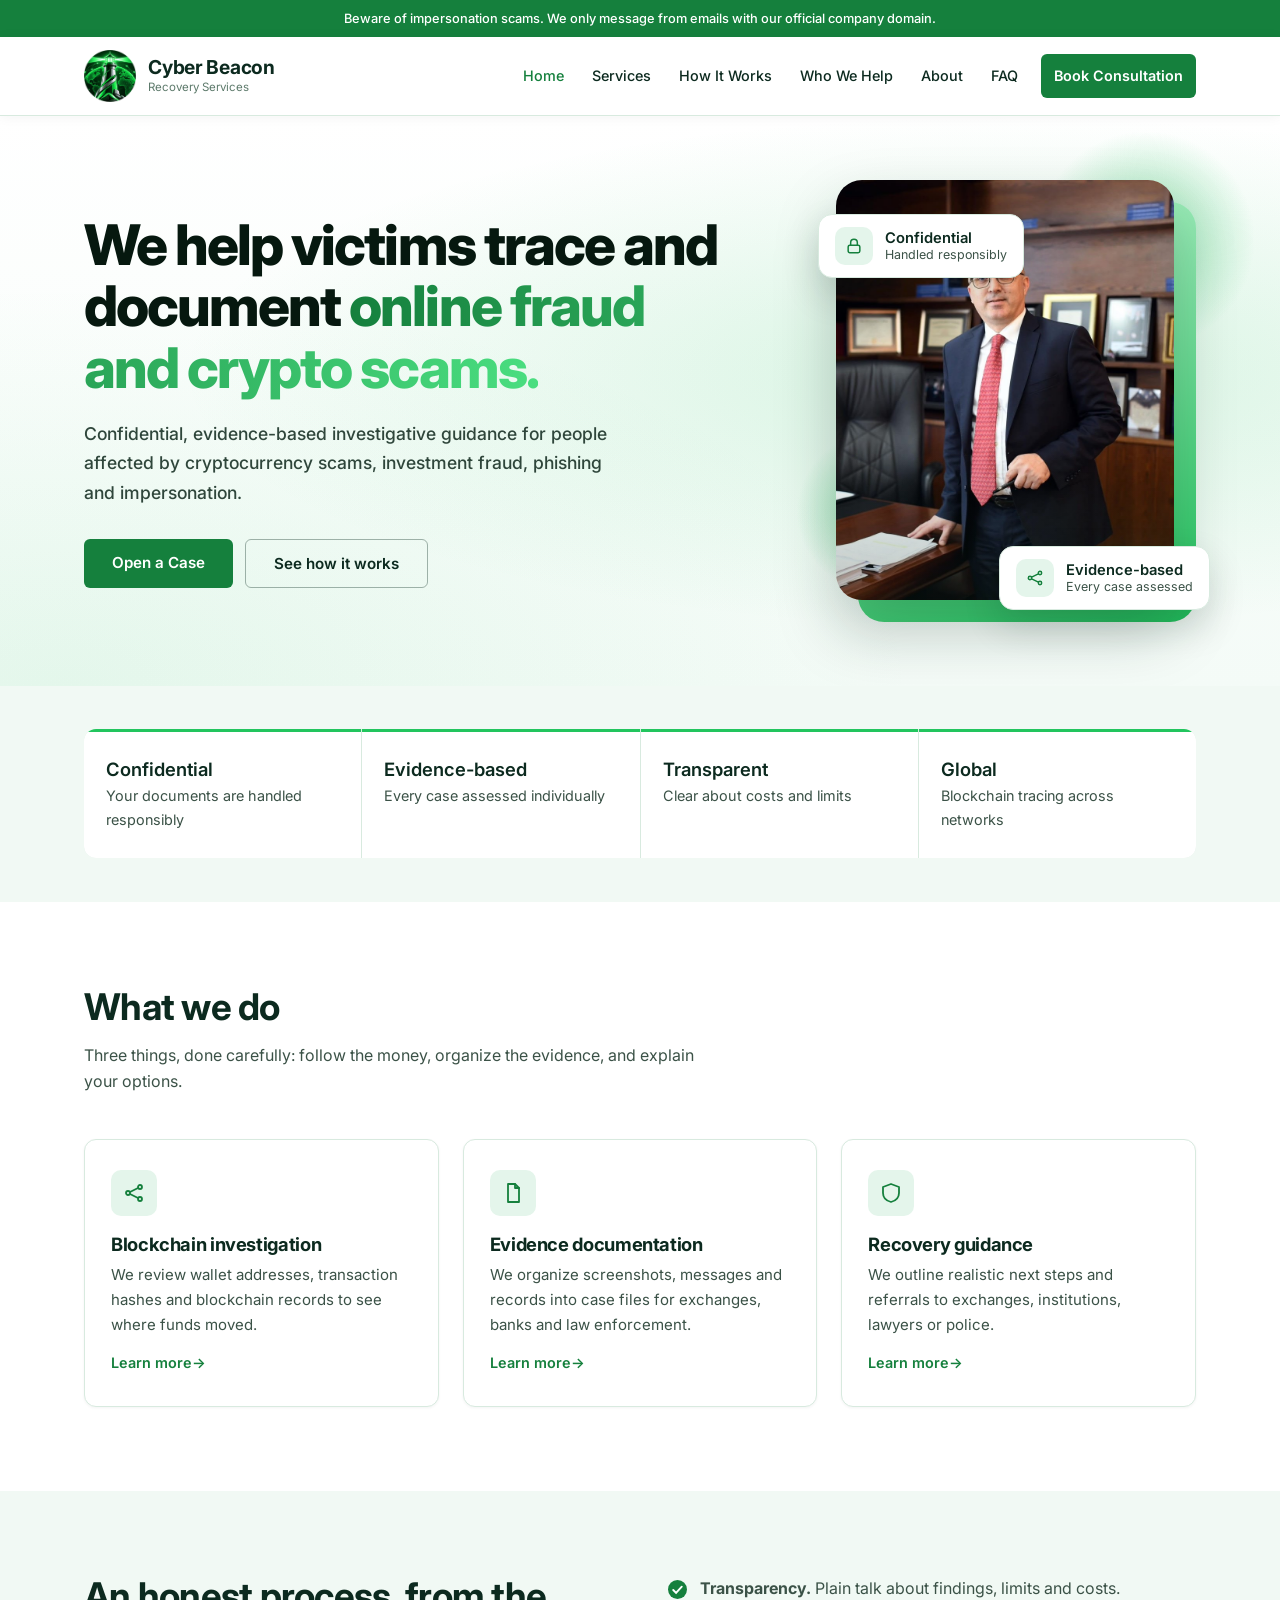
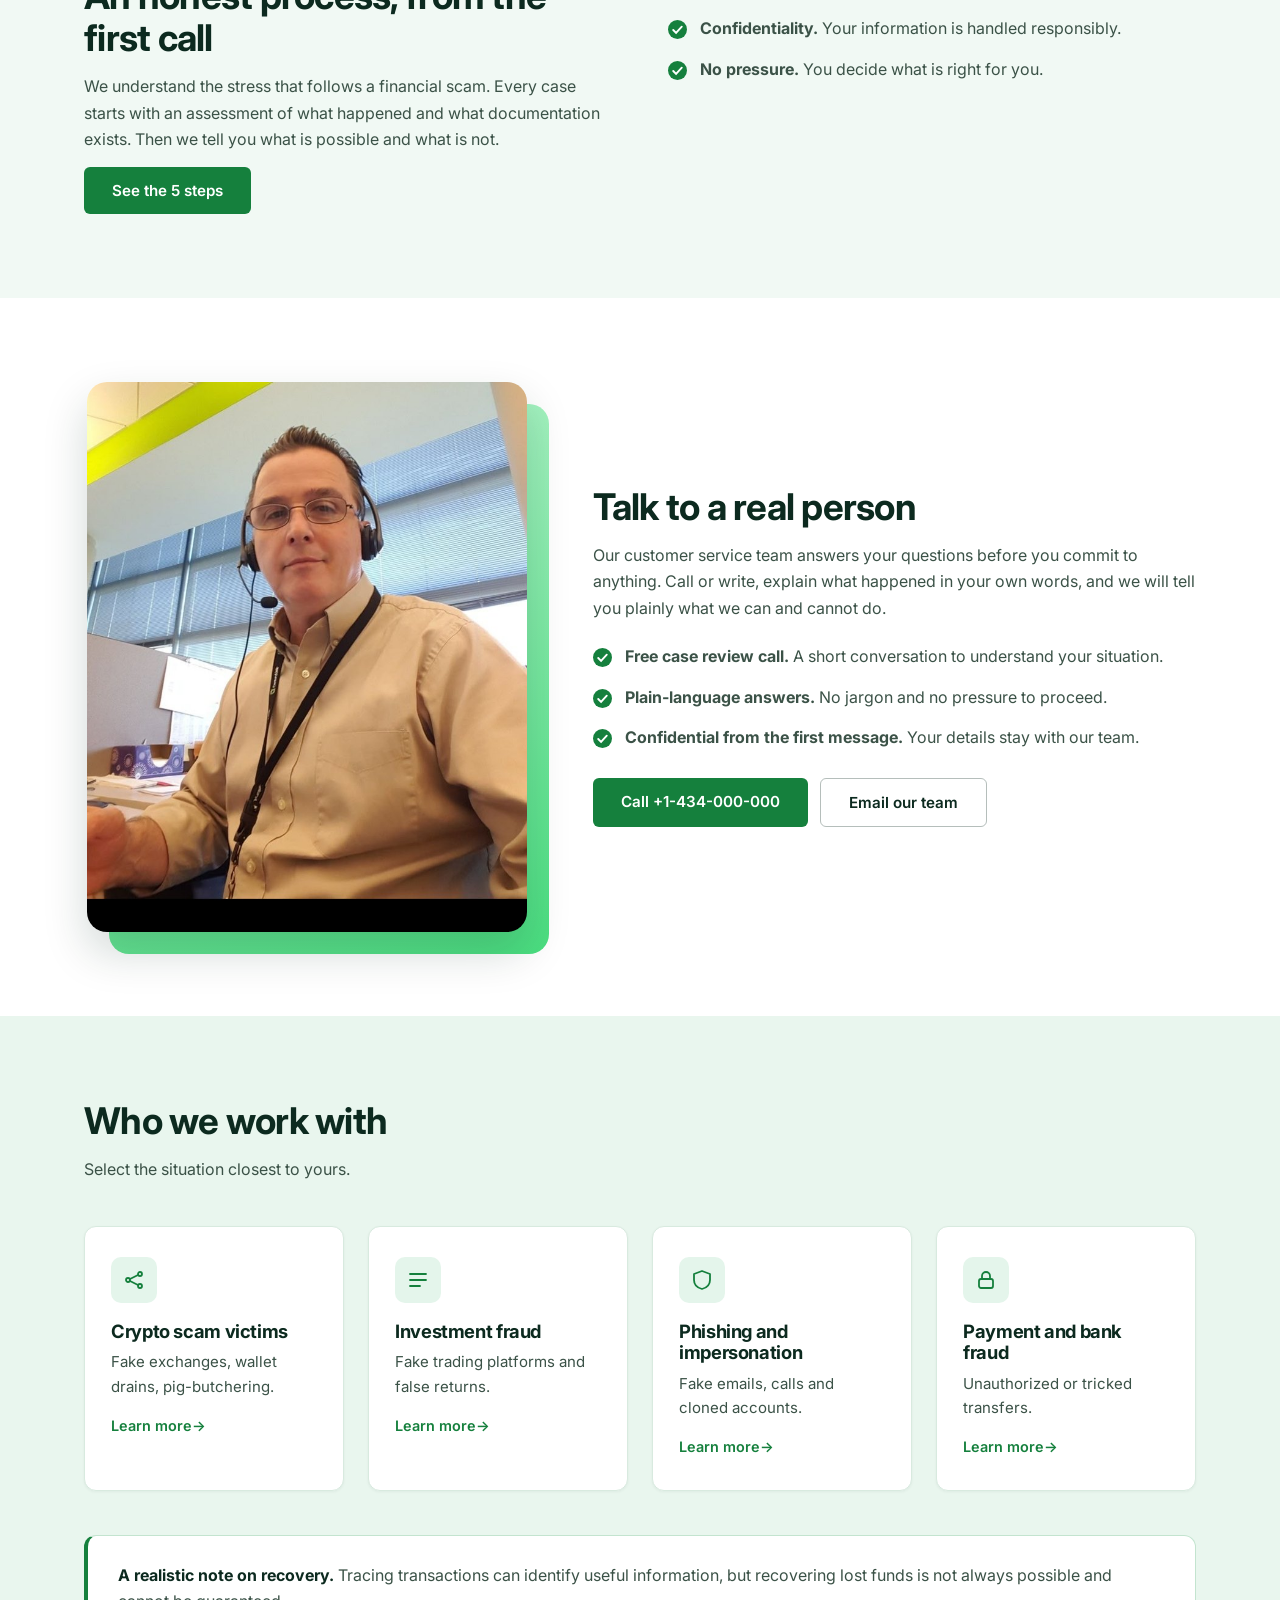
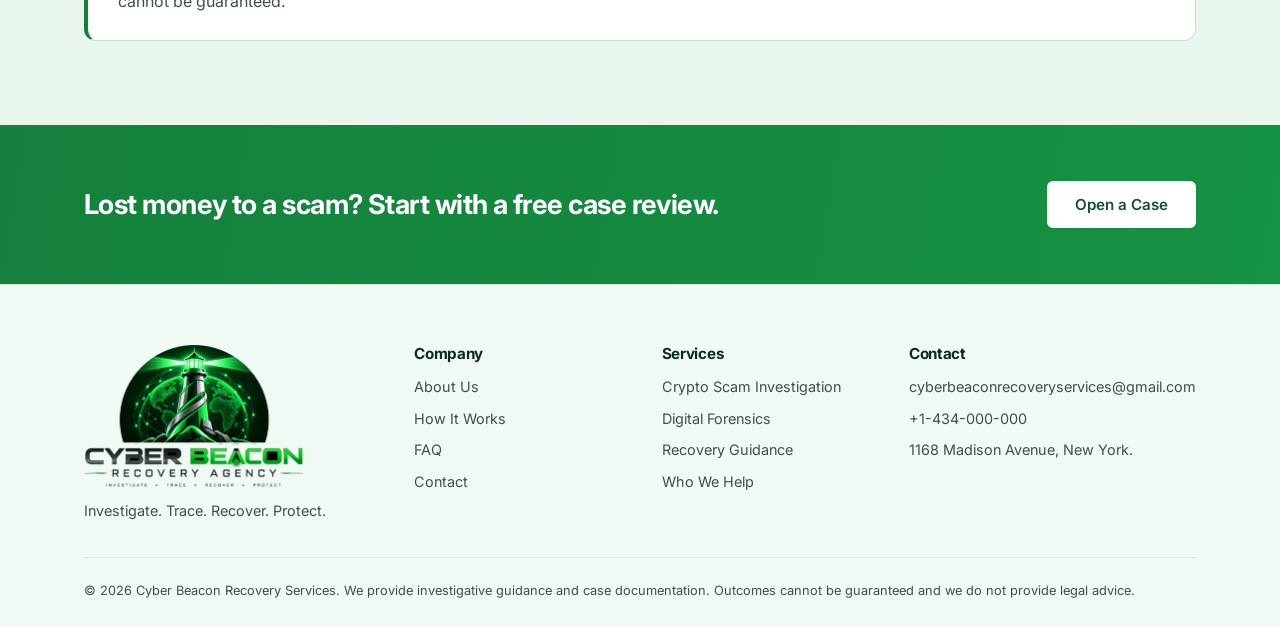
==== index.html @ cf7ffbc3 "Initial commit" ====
<!DOCTYPE html><html lang="en"><head><meta charset="UTF-8"><meta name="viewport" content="width=device-width, initial-scale=1">
<title>Cyber Beacon Recovery Services</title><meta name="description" content="Cyber Beacon Recovery Services provides investigative guidance for victims of online fraud, crypto scams, investment fraud and phishing.">
<link rel="preconnect" href="https://fonts.googleapis.com"><link rel="preconnect" href="https://fonts.gstatic.com" crossorigin>
<link href="https://fonts.googleapis.com/css2?family=Inter:wght@400;500;600;700;800&display=swap" rel="stylesheet">
<link rel="icon" href="images/logo-icon.png"><link rel="stylesheet" href="style.css"></head><body>
<div class="alert">Beware of impersonation scams. We only message from emails with our official company domain.</div>
<header><div class="wrap nav"><a class="brand" href="index.html"><img src="images/logo-icon.png" alt=""><span><b>Cyber Beacon</b><small>Recovery Services</small></span></a>
<nav aria-label="Main"><button class="burger" id="burger" aria-label="Open menu" aria-expanded="false"><span></span><span></span><span></span></button>
<ul id="menu"><li><a href="index.html" aria-current=page>Home</a></li><li><a href="services.html">Services</a></li><li><a href="how-it-works.html">How It Works</a></li><li><a href="who-we-help.html">Who We Help</a></li><li><a href="about.html">About</a></li><li><a href="faq.html">FAQ</a></li><li><a href="contact.html" class="cta">Book Consultation</a></li></ul></nav></div></header>
<main><section class="hero" style="padding:84px 0"><div class="wrap"><div><h1>We help victims trace and document <em>online fraud and crypto scams.</em></h1><p>Confidential, evidence-based investigative guidance for people affected by cryptocurrency scams, investment fraud, phishing and impersonation.</p><div class="acts"><a class="btn" href="contact.html">Open a Case</a><a class="btn ghost" href="how-it-works.html">See how it works</a></div></div><div class="hero-visual"><span class="orb o1"></span><span class="orb o2"></span><figure class="portrait"><img src="images/hero-portrait.png" alt="Professional in a dark suit standing at a desk in an office" width="1012" height="1080" fetchpriority="high"></figure><div class="float f1"><svg viewBox="0 0 24 24"><rect x="5" y="11" width="14" height="9" rx="2"/><path d="M8 11V8a4 4 0 018 0v3"/></svg><span><b>Confidential</b>Handled responsibly</span></div><div class="float f2"><svg viewBox="0 0 24 24"><circle cx="6" cy="12" r="2"/><circle cx="18" cy="6" r="2"/><circle cx="18" cy="18" r="2"/><path d="M8 11l8-4M8 13l8 4"/></svg><span><b>Evidence-based</b>Every case assessed</span></div></div></div></section><div class="alt" style="padding:44px 0"><div class="wrap"><div class="stats"><div><b>Confidential</b>Your documents are handled responsibly</div><div><b>Evidence-based</b>Every case assessed individually</div><div><b>Transparent</b>Clear about costs and limits</div><div><b>Global</b>Blockchain tracing across networks</div></div></div></div><section><div class="wrap"><h2>What we do</h2><p class="lead">Three things, done carefully: follow the money, organize the evidence, and explain your options.</p><div class="grid g3">
<a class="card" href="services.html#crypto"><div class="ico"><svg viewBox="0 0 24 24"><circle cx="6" cy="12" r="2"/><circle cx="18" cy="6" r="2"/><circle cx="18" cy="18" r="2"/><path d="M8 11l8-4M8 13l8 4"/></svg></div><h3>Blockchain investigation</h3><p>We review wallet addresses, transaction hashes and blockchain records to see where funds moved.</p><span class="more">Learn more</span></a>
<a class="card" href="services.html#forensics"><div class="ico"><svg viewBox="0 0 24 24"><path d="M7 3h7l4 4v14H7z"/><path d="M14 3v4h4"/></svg></div><h3>Evidence documentation</h3><p>We organize screenshots, messages and records into case files for exchanges, banks and law enforcement.</p><span class="more">Learn more</span></a>
<a class="card" href="services.html#guidance"><div class="ico"><svg viewBox="0 0 24 24"><path d="M12 3l8 3v6c0 4.500-3.300 7.800-8 9-4.700-1.200-8-4.500-8-9V6l8-3z"/></svg></div><h3>Recovery guidance</h3><p>We outline realistic next steps and referrals to exchanges, institutions, lawyers or police.</p><span class="more">Learn more</span></a></div></div></section>
<section class="alt"><div class="wrap two"><div><h2>An honest process, from the first call</h2><p>We understand the stress that follows a financial scam. Every case starts with an assessment of what happened and what documentation exists. Then we tell you what is possible and what is not.</p><p style="margin-top:14px"><a class="btn" href="how-it-works.html">See the 5 steps</a></p></div>
<ul class="checks"><li><b>Transparency.</b> Plain talk about findings, limits and costs.</li><li><b>Confidentiality.</b> Your information is handled responsibly.</li><li><b>No pressure.</b> You decide what is right for you.</li></ul></div></section>
<section><div class="wrap support"><div class="photo"><img src="images/customer-service.jpg" alt="Customer service specialist wearing a headset at his desk" loading="lazy"></div><div><h2>Talk to a real person</h2><p>Our customer service team answers your questions before you commit to anything. Call or write, explain what happened in your own words, and we will tell you plainly what we can and cannot do.</p><ul class="checks"><li><b>Free case review call.</b> A short conversation to understand your situation.</li><li><b>Plain-language answers.</b> No jargon and no pressure to proceed.</li><li><b>Confidential from the first message.</b> Your details stay with our team.</li></ul><div class="acts"><a class="btn" href="tel:+1434000000">Call +1-434-000-000</a><a class="btn ghost" href="mailto:cyberbeaconrecoveryservices@gmail.com?subject=Case%20enquiry%20-%20Cyber%20Beacon%20Recovery%20Services">Email our team</a></div></div></div></section>
<section class="dark"><div class="wrap"><h2>Who we work with</h2><p class="lead">Select the situation closest to yours.</p><div class="grid g4">
<a class="card" href="who-we-help.html#crypto"><div class="ico"><svg viewBox="0 0 24 24"><circle cx="6" cy="12" r="2"/><circle cx="18" cy="6" r="2"/><circle cx="18" cy="18" r="2"/><path d="M8 11l8-4M8 13l8 4"/></svg></div><h3>Crypto scam victims</h3><p>Fake exchanges, wallet drains, pig-butchering.</p><span class="more">Learn more</span></a><a class="card" href="who-we-help.html#investment"><div class="ico"><svg viewBox="0 0 24 24"><path d="M4 6h16M4 12h16M4 18h10"/></svg></div><h3>Investment fraud</h3><p>Fake trading platforms and false returns.</p><span class="more">Learn more</span></a><a class="card" href="who-we-help.html#phishing"><div class="ico"><svg viewBox="0 0 24 24"><path d="M12 3l8 3v6c0 4.500-3.300 7.800-8 9-4.700-1.200-8-4.500-8-9V6l8-3z"/></svg></div><h3>Phishing and impersonation</h3><p>Fake emails, calls and cloned accounts.</p><span class="more">Learn more</span></a><a class="card" href="who-we-help.html#bank"><div class="ico"><svg viewBox="0 0 24 24"><rect x="5" y="11" width="14" height="9" rx="2"/><path d="M8 11V8a4 4 0 018 0v3"/></svg></div><h3>Payment and bank fraud</h3><p>Unauthorized or tricked transfers.</p><span class="more">Learn more</span></a></div>
<div class="note"><b>A realistic note on recovery.</b> Tracing transactions can identify useful information, but recovering lost funds is not always possible and cannot be guaranteed.</div></div></section>
<div class="cta-band"><div class="wrap"><h2>Lost money to a scam? Start with a free case review.</h2><a class="btn" href="contact.html">Open a Case</a></div></div></main>
<footer><div class="wrap"><div class="ft"><div><img src="images/logo-full.png" alt="Cyber Beacon Recovery Agency"><p>Investigate. Trace. Recover. Protect.</p></div>
<div><h3>Company</h3><ul><li><a href="about.html">About Us</a></li><li><a href="how-it-works.html">How It Works</a></li><li><a href="faq.html">FAQ</a></li><li><a href="contact.html">Contact</a></li></ul></div>
<div><h3>Services</h3><ul><li><a href="services.html#crypto">Crypto Scam Investigation</a></li><li><a href="services.html#forensics">Digital Forensics</a></li><li><a href="services.html#guidance">Recovery Guidance</a></li><li><a href="who-we-help.html">Who We Help</a></li></ul></div>
<div><h3>Contact</h3><ul><li><a href="mailto:cyberbeaconrecoveryservices@gmail.com">cyberbeaconrecoveryservices@gmail.com</a></li><li>+1-434-000-000</li><li>1168 Madison Avenue, New York.</li></ul></div></div>
<p class="bot">&copy; <span id="yr"></span> Cyber Beacon Recovery Services. We provide investigative guidance and case documentation. Outcomes cannot be guaranteed and we do not provide legal advice.</p></div></footer>
<script src="site.js"></script></body></html>
---- style.css ----
:root{--bg:#03110b;--bg2:#06201463;--panel:#08241a;--g:#22c55e;--g2:#16a34a;--mint:#ecf8f0;--line:#d5e8dc;--ink:#082a1e;--tx:#3b5247;--sil:#b8d4c4}
*{box-sizing:border-box;margin:0;padding:0}
html{scroll-behavior:smooth}
body{font:400 16px/1.7 "Inter",system-ui,"Segoe UI",Roboto,Arial,sans-serif;color:var(--tx);background:#fff}
h1,h2,h3,.brand b{font-family:"Inter",system-ui,sans-serif;color:var(--ink);line-height:1.15;letter-spacing:-.015em}
a{color:inherit;text-decoration:none}img{max-width:100%;display:block}
.wrap{max-width:1160px;margin:0 auto;padding:0 24px}
:focus-visible{outline:3px solid var(--g);outline-offset:3px}
.alert{background:var(--g2);color:#fff;text-align:center;font-size:.8rem;font-weight:500;padding:8px 16px}
header{background:var(--bg);position:sticky;top:0;z-index:50;border-bottom:1px solid rgba(255,255,255,.08)}
.nav{display:flex;align-items:center;justify-content:space-between;height:78px;gap:16px}
.brand{display:flex;align-items:center;gap:12px;color:#fff}.brand img{height:54px;width:auto}
.brand b{color:#fff;font-size:1.2rem;display:block}.brand small{display:block;font-size:.72rem;color:var(--sil)}
nav ul{display:flex;list-style:none;gap:2px;align-items:center}
nav a{color:#e3f4ea;font-weight:500;font-size:.9rem;padding:10px 13px;border-radius:6px;display:block}
nav a:hover,nav a[aria-current]{color:var(--g)}
nav a.cta{background:var(--g);color:#032012;font-weight:600;margin-left:8px}nav a.cta:hover{background:#4ade80;color:#032012}
.burger{display:none;background:none;border:0;width:44px;height:44px;cursor:pointer}.burger span{display:block;height:2px;background:#fff;margin:6px 10px}
.btn{display:inline-block;background:var(--g);color:#032012;font:600 .95rem "Inter",system-ui,sans-serif;padding:14px 28px;border-radius:6px;border:0;cursor:pointer}
.btn:hover{background:#4ade80}.btn.ghost{background:transparent;color:#fff;border:1.5px solid rgba(255,255,255,.5)}.btn.ghost:hover{border-color:var(--g);color:var(--g)}
.hero{background:#fff;position:relative;overflow:hidden;padding:84px 0}
.hero::before{content:"";position:absolute;inset:0;background:radial-gradient(ellipse at 78% 45%,rgba(34,197,94,.16),transparent 58%),radial-gradient(ellipse at 5% 100%,rgba(34,197,94,.08),transparent 50%),linear-gradient(#fff,#f4fbf7)}
.hero .wrap{position:relative;display:grid;grid-template-columns:1.05fr .95fr;gap:48px;align-items:center}
.hero h1{color:var(--ink);font-size:clamp(2.1rem,4.4vw,3.4rem)}
.hero p{color:var(--tx);font-size:1.08rem;margin:20px 0 32px;max-width:540px}.hero .acts{display:flex;gap:12px;flex-wrap:wrap}
.hero img{width:100%;max-width:540px;margin-left:auto;border-radius:22px;box-shadow:0 30px 70px rgba(8,42,30,.28),0 0 0 1px rgba(8,42,30,.9),0 0 90px rgba(34,197,94,.22)}
.hero .btn.ghost{color:var(--ink);border-color:rgba(8,42,30,.35)}.hero .btn.ghost:hover{border-color:var(--g2);color:var(--g2)}
.beam{position:absolute;top:18%;right:0;width:60%;height:3px;background:linear-gradient(90deg,transparent,rgba(74,222,128,.9));filter:blur(2px);transform-origin:right;animation:sweep 6s ease-in-out 1}
@keyframes sweep{0%{transform:scaleX(0);opacity:0}30%{opacity:1}100%{transform:scaleX(1);opacity:.35}}
.page{background:var(--bg);padding:64px 0 56px;border-bottom:3px solid var(--g2)}
.page h1{color:#fff;font-size:clamp(2rem,4vw,2.9rem)}.page p{color:var(--sil);max-width:640px;margin-top:14px}
.crumb{font-size:.82rem;color:#7fb596;margin-bottom:14px}.crumb a:hover{color:var(--g)}
section{padding:84px 0}.alt{background:var(--mint)}.dark{background:var(--bg);color:var(--sil)}.dark h2,.dark h3{color:#fff}
h2{font-size:clamp(1.6rem,3vw,2.3rem);margin-bottom:14px}.lead{max-width:640px;margin-bottom:44px}
.grid{display:grid;gap:24px}.g2{grid-template-columns:repeat(2,1fr)}.g3{grid-template-columns:repeat(3,1fr)}.g4{grid-template-columns:repeat(4,1fr)}
.card{background:#fff;border:1px solid var(--line);border-radius:12px;padding:30px 26px;display:block}
a.card:hover{border-color:var(--g);box-shadow:0 12px 30px rgba(22,163,74,.12)}
.card h3{font-size:1.15rem;margin-bottom:8px}.card p{font-size:.94rem}.card .more{display:inline-block;margin-top:14px;color:var(--g2);font-weight:600;font-size:.9rem}
.ico{width:46px;height:46px;border-radius:10px;background:var(--bg);display:grid;place-items:center;margin-bottom:18px}
.ico svg{width:24px;height:24px;stroke:var(--g);fill:none;stroke-width:1.8;stroke-linecap:round;stroke-linejoin:round}
.stats{display:grid;grid-template-columns:repeat(4,1fr);gap:1px;background:#1b4332;border-radius:12px;overflow:hidden;margin-top:-1px}
.stats div{background:var(--panel);padding:26px 22px;color:var(--sil);font-size:.9rem}.stats b{display:block;color:#fff;font:600 1.15rem "Inter",system-ui,sans-serif;margin-bottom:4px}
.steps{display:grid;gap:0;max-width:820px}.step{display:grid;grid-template-columns:64px 1fr;gap:20px;padding-bottom:36px;position:relative}
.step::before{content:"";position:absolute;left:21px;top:46px;bottom:4px;width:2px;background:var(--line)}.step:last-child::before{display:none}
.step i{width:44px;height:44px;border-radius:50%;background:var(--g2);color:#fff;font:600 1.05rem "Inter",system-ui,sans-serif;display:grid;place-items:center;font-style:normal}
.step h3{font-size:1.2rem;margin:6px 0 6px}
.two{display:grid;grid-template-columns:1fr 1fr;gap:56px;align-items:start}
.checks{list-style:none;display:grid;gap:14px}.checks li{padding-left:32px;position:relative}
.checks li::before{content:"";position:absolute;left:0;top:5px;width:19px;height:19px;border-radius:50%;background:var(--g2) url("data:image/svg+xml,%3Csvg xmlns='http://www.w3.org/2000/svg' viewBox='0 0 20 20'%3E%3Cpath d='M5.500 10.500l3 3 6-6.500' fill='none' stroke='white' stroke-width='2' stroke-linecap='round'/%3E%3C/svg%3E")}
.note{border:1px solid rgba(34,197,94,.45);background:rgba(34,197,94,.08);border-radius:12px;padding:26px 30px;margin-top:44px}.note b{color:#fff}
.light-note{border-color:var(--g2);background:#fff;color:var(--tx)}.light-note b{color:var(--ink)}
details{background:#fff;border:1px solid var(--line);border-radius:10px;margin-bottom:12px}
summary{cursor:pointer;padding:18px 22px;font:600 1.02rem "Inter",system-ui,sans-serif;color:var(--ink);list-style:none;display:flex;justify-content:space-between;gap:16px}
summary::after{content:"+";color:var(--g2);font-size:1.4rem;line-height:1}details[open] summary::after{content:"\2212"}details p{padding:0 22px 20px}
.cta-band{background:var(--g2);color:#fff;padding:56px 0}.cta-band .wrap{display:flex;justify-content:space-between;align-items:center;gap:24px;flex-wrap:wrap}
.cta-band h2{color:#fff;margin:0;font-size:1.7rem}.cta-band .btn{background:#fff;color:var(--ink)}
.contact{display:grid;grid-template-columns:.85fr 1.15fr;gap:56px}.info{list-style:none;display:grid;gap:12px;margin-top:22px}
form{background:#fff;border:1px solid var(--line);border-radius:12px;padding:30px;display:grid;gap:16px;box-shadow:0 18px 40px rgba(8,42,30,.08)}
.row{display:grid;grid-template-columns:1fr 1fr;gap:16px}label{font-weight:600;font-size:.86rem;color:var(--ink);display:grid;gap:6px}
input,select,textarea{font:inherit;font-weight:400;padding:12px 14px;border:1.5px solid var(--line);border-radius:6px;width:100%;color:var(--ink);background:#fff}
input:focus,select:focus,textarea:focus{outline:none;border-color:var(--g2);box-shadow:0 0 0 3px rgba(34,197,94,.2)}textarea{min-height:120px;resize:vertical}
.err{display:none;color:#b42318;font-size:.8rem}.bad .err{display:block}.bad input,.bad select,.bad textarea{border-color:#b42318}
.ok{display:none;background:var(--mint);border:1px solid var(--g);padding:14px;border-radius:6px;font-size:.9rem}.fine{font-size:.8rem;color:#5b6f65}
footer{background:var(--bg);color:#9dbfad;padding:60px 0 26px;font-size:.9rem}
.ft{display:grid;grid-template-columns:1.4fr 1fr 1fr 1fr;gap:40px;padding-bottom:34px;border-bottom:1px solid rgba(255,255,255,.1)}
.ft img{width:220px;margin-bottom:12px}.ft h3{color:#fff;font-size:.95rem;margin-bottom:12px}.ft ul{list-style:none;display:grid;gap:8px}.ft a:hover{color:var(--g)}.bot{padding-top:22px;font-size:.8rem}
@media(max-width:1000px){.burger{display:block}nav ul{position:absolute;top:100%;left:0;right:0;background:var(--bg);flex-direction:column;align-items:stretch;padding:12px 24px 22px;display:none;border-bottom:1px solid rgba(255,255,255,.1)}nav ul.open{display:flex}nav a.cta{margin:8px 0 0;text-align:center}}
@media(max-width:860px){.hero .wrap,.two,.contact{grid-template-columns:1fr}.hero img{margin:0 auto}.g3,.g4,.stats,.ft{grid-template-columns:1fr 1fr}}
@media(max-width:560px){.g2,.g3,.g4,.stats,.ft,.row{grid-template-columns:1fr}section{padding:60px 0}.hero{padding:52px 0}.brand small{display:none}.step{grid-template-columns:48px 1fr}}
@media(prefers-reduced-motion:reduce){.beam{animation:none}html{scroll-behavior:auto}}

/* ===== Light theme (v2): white base, bright green accent, no dark blocks ===== */
:root{--g2:#15803d;--ink:#0c2a1f;--mint:#f1f9f4;--line:#d8eadf}
.alert{background:var(--g2)}
header{background:#fff;border-bottom:1px solid var(--line);box-shadow:0 1px 12px rgba(12,42,31,.05)}
.brand,.brand b{color:var(--ink)}.brand small{color:#5d7a6b}.brand img{height:52px}
nav a{color:var(--ink)}nav a:hover,nav a[aria-current]{color:var(--g2)}
nav a.cta{background:var(--g2);color:#fff}nav a.cta:hover{background:#166534;color:#fff}
.burger span{background:var(--ink)}
.btn{background:var(--g2);color:#fff}.btn:hover{background:#166534}
.btn.ghost{background:transparent;color:var(--ink);border:1.5px solid rgba(12,42,31,.3)}.btn.ghost:hover{border-color:var(--g2);color:var(--g2);background:transparent}
.hero img{border-radius:0;box-shadow:none;max-width:560px}
.page{background:linear-gradient(#f1f9f4,#fff);border-bottom:1px solid var(--line)}
.page h1{color:var(--ink)}.page p{color:var(--tx)}.crumb,.crumb a{color:#5d7a6b}.crumb a:hover{color:var(--g2)}
.dark{background:#e9f6ee;color:var(--tx)}.dark h2,.dark h3{color:var(--ink)}
.stats{background:var(--line)}.stats div{background:#fff;color:var(--tx);border-top:3px solid var(--g)}.stats b{color:var(--ink)}
.note{background:#fff;border:1px solid #c3e4cf;border-left:4px solid var(--g2);color:var(--tx)}.note b{color:var(--ink)}
.ico{background:#e4f5eb}.ico svg{stroke:var(--g2)}
.card{box-shadow:0 1px 3px rgba(12,42,31,.05)}a.card:hover{transform:translateY(-2px)}
.cta-band{background:linear-gradient(100deg,#15803d,#16a34a)}.cta-band .btn{background:#fff;color:#14532d}.cta-band .btn:hover{background:#ecfdf3}
footer{background:var(--mint);color:var(--tx);border-top:1px solid var(--line)}
.ft{border-bottom:1px solid var(--line)}.ft h3{color:var(--ink)}.ft a:hover{color:var(--g2)}
.support{display:grid;grid-template-columns:.85fr 1.15fr;gap:64px;align-items:center}
.photo{position:relative;max-width:440px;margin:0 auto}
.photo::before{content:"";position:absolute;inset:22px -22px -22px 22px;border-radius:20px;background:linear-gradient(160deg,#bbf7d0,#4ade80);z-index:0}
.photo img{position:relative;z-index:1;border-radius:20px;width:100%;aspect-ratio:4/5;object-fit:cover;box-shadow:0 20px 44px rgba(12,42,31,.18)}
.support .checks{margin:22px 0 28px}.support .acts{display:flex;gap:12px;flex-wrap:wrap}
@media(max-width:1000px){nav ul{background:#fff;border-bottom:1px solid var(--line)}}
@media(max-width:860px){.support{grid-template-columns:1fr;gap:48px}.photo{max-width:360px;margin-bottom:22px}}

/* ===== Hero portrait + animations (v3) ===== */
.hero-visual{position:relative;max-width:470px;margin-left:auto;width:100%;padding:0 0 26px 26px}
.portrait{position:relative;margin:0;border-radius:26px;z-index:2;animation:heroIn 1s cubic-bezier(.2,.8,.2,1) .25s both}
.portrait::before{content:"";position:absolute;inset:26px -26px -26px 26px;border-radius:26px;background:linear-gradient(160deg,#bbf7d0,#22c55e);z-index:-1;animation:frameIn 1s cubic-bezier(.2,.8,.2,1) .5s both}
.portrait::after{content:"";position:absolute;inset:0;border-radius:26px;background:linear-gradient(180deg,transparent 62%,rgba(12,42,31,.28));pointer-events:none}
.hero .portrait img{width:100%;max-width:none;margin:0;aspect-ratio:4/4.4;object-fit:cover;object-position:50% 18%;border-radius:26px;box-shadow:0 30px 60px rgba(12,42,31,.25)}
.orb{position:absolute;border-radius:50%;background:radial-gradient(circle,rgba(34,197,94,.45),transparent 70%);z-index:0;animation:drift 9s ease-in-out infinite}
.o1{width:220px;height:220px;top:-50px;right:-60px}.o2{width:160px;height:160px;bottom:30px;left:-40px;animation-delay:-4s}
.float{position:absolute;z-index:3;display:flex;gap:12px;align-items:center;background:#fff;border:1px solid var(--line);border-radius:14px;padding:12px 16px;box-shadow:0 16px 36px rgba(12,42,31,.16);font-size:.78rem;line-height:1.3;color:var(--tx)}
.float b{display:block;font:600 .92rem "Inter",system-ui,sans-serif;color:var(--ink)}
.float svg{width:38px;height:38px;padding:9px;border-radius:10px;background:#e4f5eb;stroke:var(--g2);fill:none;stroke-width:1.8;stroke-linecap:round;stroke-linejoin:round;flex:none}
.f1{top:34px;left:-18px;animation:pop .7s cubic-bezier(.2,.9,.3,1.3) 1.1s both,bob 5s ease-in-out 1.8s infinite}
.f2{bottom:12px;right:-14px;animation:pop .7s cubic-bezier(.2,.9,.3,1.3) 1.4s both,bob 6s ease-in-out 2.1s infinite reverse}
@keyframes heroIn{from{opacity:0;transform:translateY(34px) scale(.96)}to{opacity:1;transform:none}}
@keyframes frameIn{from{opacity:0;transform:translate(-26px,-26px)}to{opacity:1;transform:none}}
@keyframes pop{from{opacity:0;transform:scale(.6) translateY(14px)}to{opacity:1;transform:none}}
@keyframes bob{0%,100%{translate:0 0}50%{translate:0 -10px}}
@keyframes drift{0%,100%{transform:translate(0,0)}50%{transform:translate(18px,-22px)}}
@keyframes riseUp{from{opacity:0;transform:translateY(26px)}to{opacity:1;transform:none}}
@keyframes shine{to{background-position:200% 0}}
.hero .wrap>div:first-child>*{animation:riseUp .8s cubic-bezier(.2,.8,.2,1) both}
.hero h1{animation-delay:.1s!important}.hero p{animation-delay:.3s!important}.hero .acts{animation-delay:.5s!important}
.hero h1 em{font-style:normal;background:linear-gradient(90deg,var(--g2),#4ade80,var(--g2));background-size:200% 100%;-webkit-background-clip:text;background-clip:text;color:transparent;animation:shine 5s linear infinite}
.btn{transition:transform .25s,box-shadow .25s,background .25s}
.btn:hover{transform:translateY(-3px);box-shadow:0 12px 24px rgba(21,128,61,.28)}
.hero .btn:not(.ghost){position:relative;overflow:hidden}
.hero .btn:not(.ghost)::after{content:"";position:absolute;top:0;left:-70%;width:45%;height:100%;background:linear-gradient(100deg,transparent,rgba(255,255,255,.45),transparent);transform:skewX(-20deg);animation:sheen 4s ease-in-out 2s infinite}
@keyframes sheen{0%{left:-70%}35%,100%{left:130%}}
.card{transition:transform .3s,border-color .3s,box-shadow .3s}
a.card:hover{transform:translateY(-6px)}
.card .ico{transition:transform .35s,background .35s}.card:hover .ico{transform:rotate(-8deg) scale(1.1);background:#c9efd7}
.card .more::after{content:" \2192";display:inline-block;transition:transform .25s}.card:hover .more::after{transform:translateX(5px)}
.photo img{transition:transform .5s}.photo:hover img{transform:scale(1.03)}
.js .rv{opacity:0;transform:translateY(30px);transition:opacity .8s cubic-bezier(.2,.8,.2,1),transform .8s cubic-bezier(.2,.8,.2,1)}
.js .rv.in{opacity:1;transform:none}
.cta-band{background-size:200% 100%;animation:ctaShift 8s ease-in-out infinite alternate}
@keyframes ctaShift{from{background-position:0 0}to{background-position:100% 0}}
@media(max-width:860px){.hero-visual{margin:0 auto;max-width:400px}.f1{left:-8px}.f2{right:-6px}}
@media(max-width:560px){.float{padding:9px 12px}.float svg{width:32px;height:32px;padding:7px}}
@media(prefers-reduced-motion:reduce){*,*::before,*::after{animation:none!important;transition:none!important}.js .rv{opacity:1;transform:none}}

/* ===== Typography + hero sizing (v4) ===== */
body{font-size:16px;line-height:1.65;-webkit-font-smoothing:antialiased}
h1,h2,h3{font-weight:700;letter-spacing:-.02em}
.hero{padding:64px 0!important}
.hero .wrap{grid-template-columns:1.2fr .8fr;gap:56px}
.hero h1{font-weight:800;font-size:clamp(2.2rem,4.4vw,3.5rem);line-height:1.1;letter-spacing:-.035em;color:#06180f}
.hero h1 em{font-weight:800}
.hero p{font-size:1.1rem;font-weight:500;color:#2f463b}
.btn{font-weight:600}
.hero-visual{max-width:360px;padding:0 22px 22px 0}
.hero .portrait img{aspect-ratio:1/1.12;max-height:420px;width:100%;object-position:50% 15%}
.portrait::before{inset:22px -22px -22px 22px}
.float b{font-weight:600}
@media(max-width:860px){.hero{padding:44px 0!important}.hero-visual{max-width:300px}.hero .portrait img{max-height:340px}}
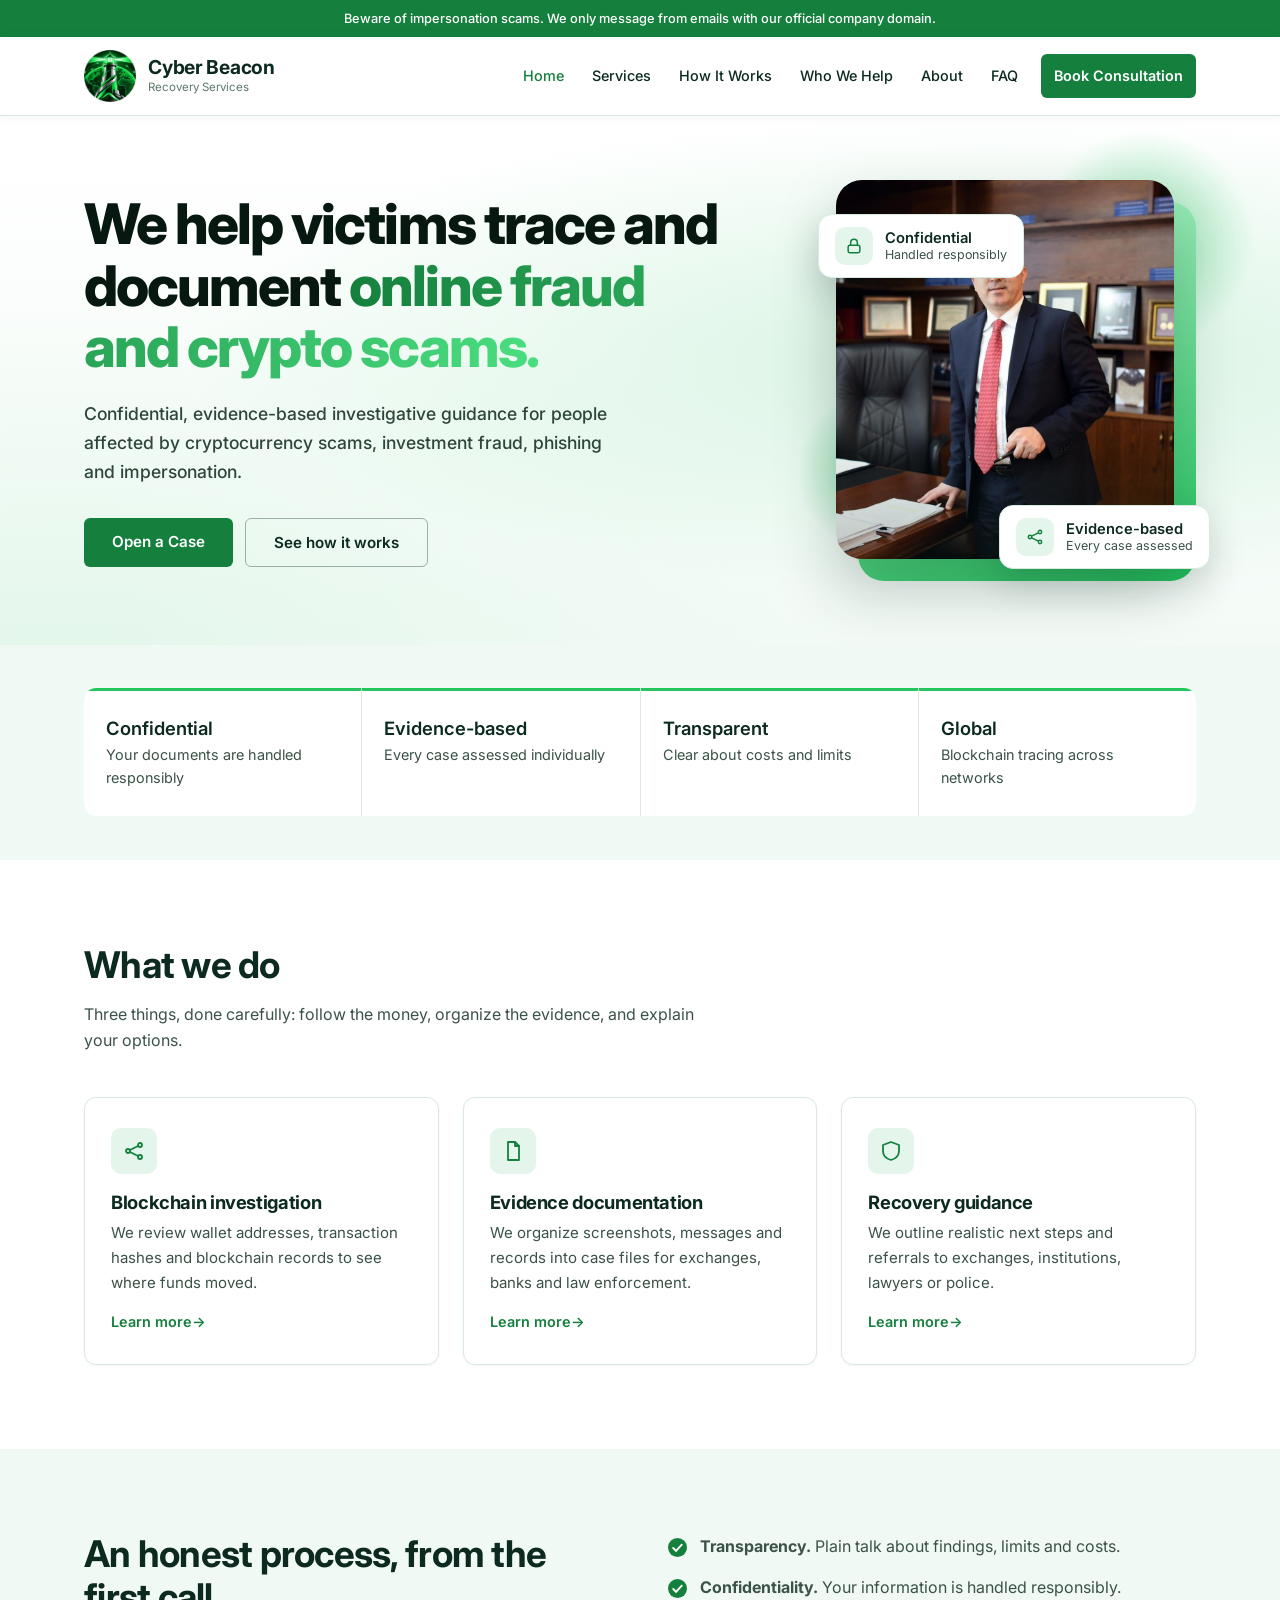
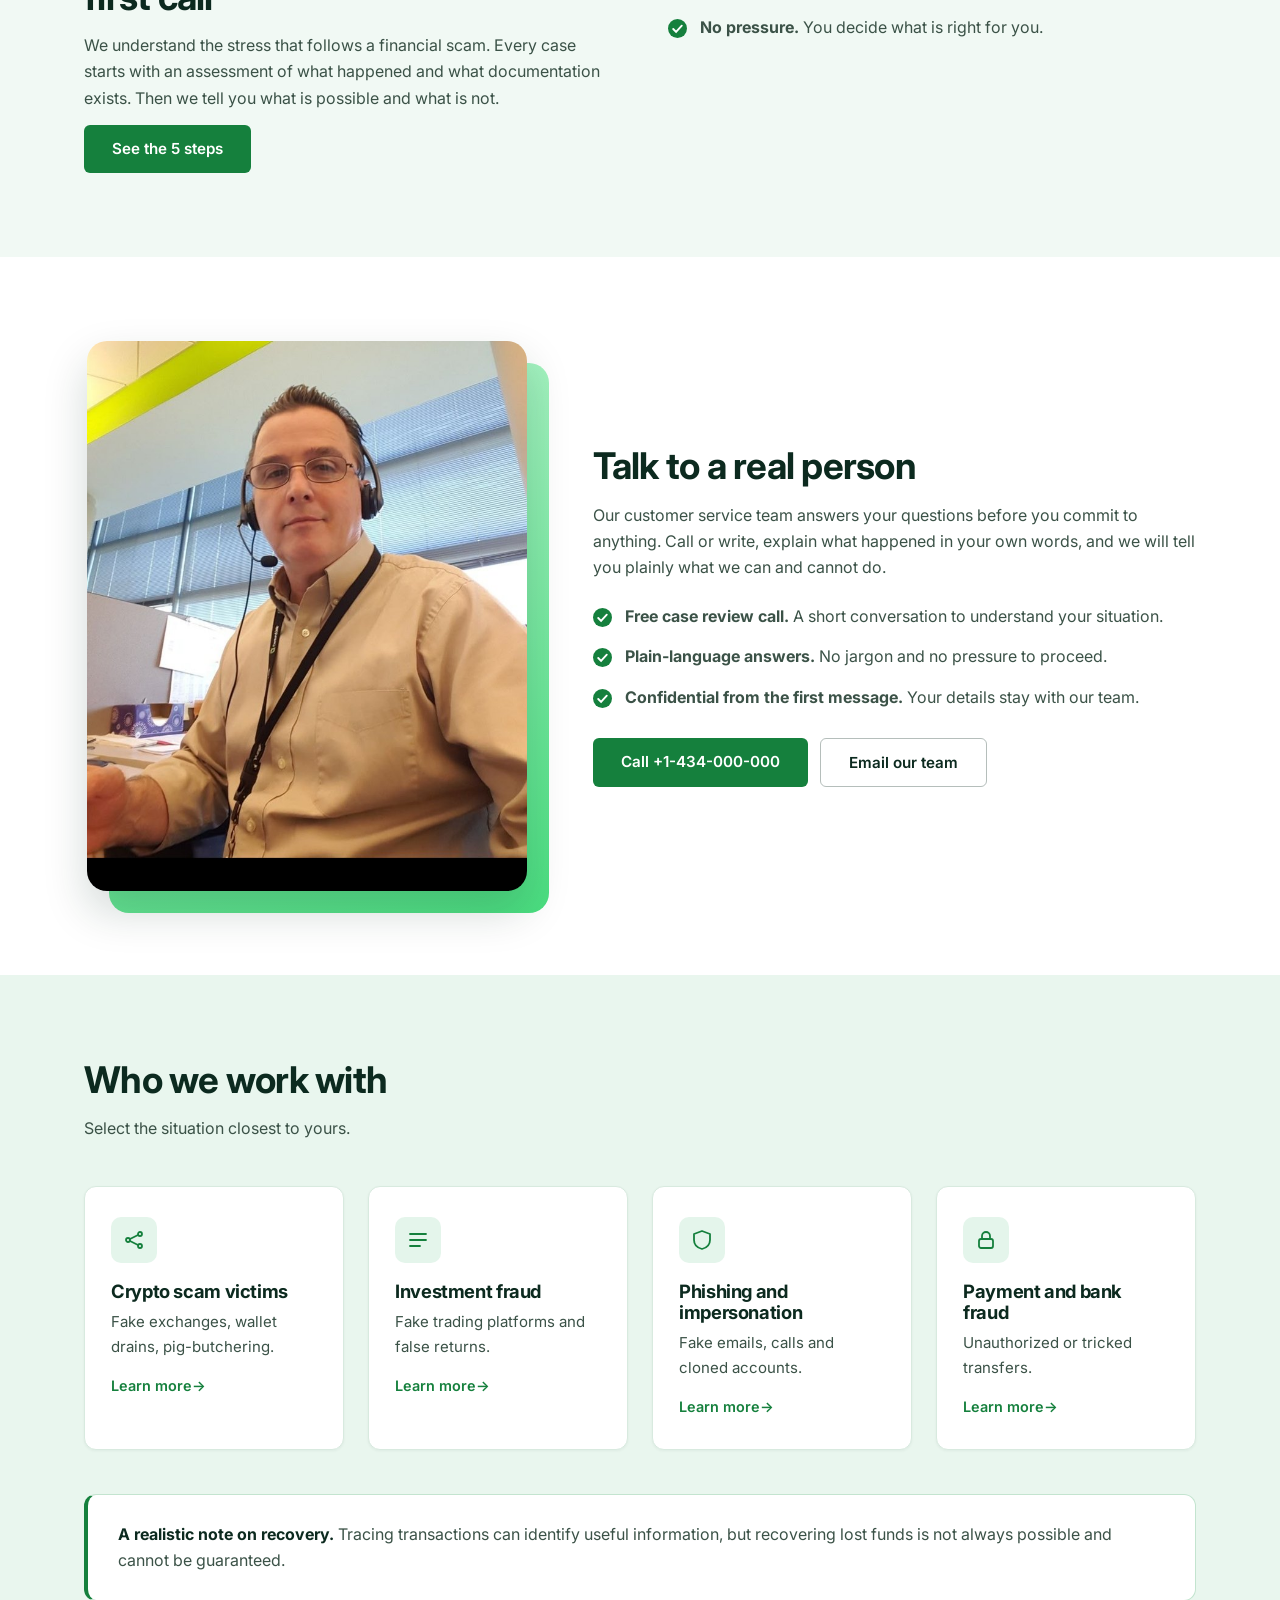
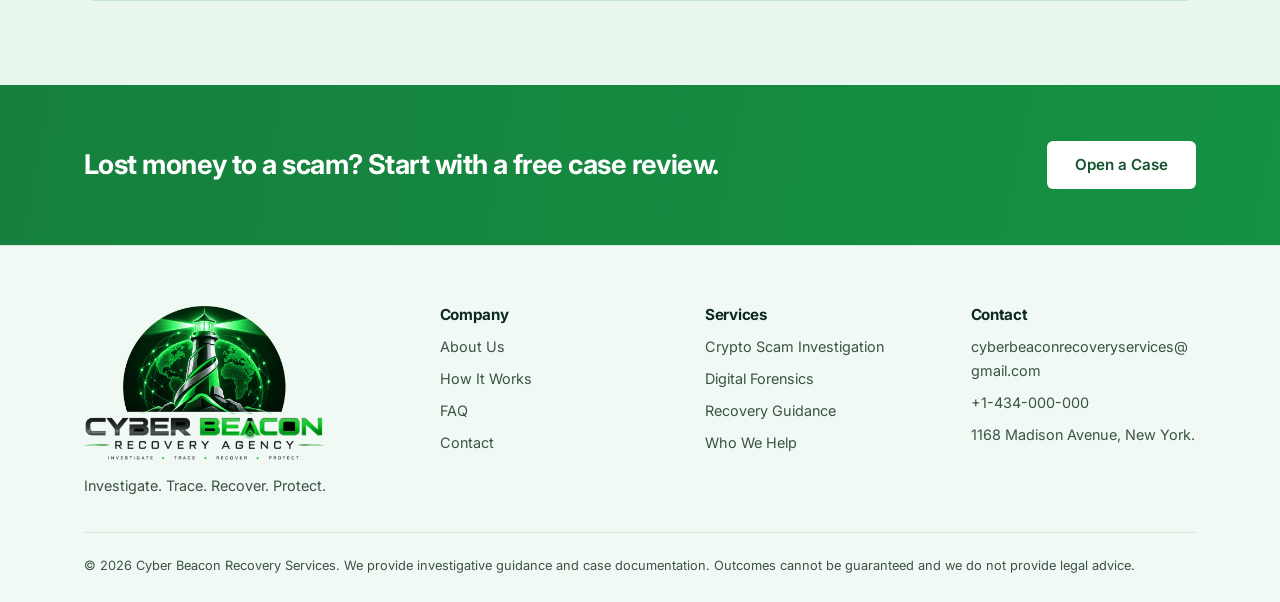
==== commit 00272982: "added customer support live chat" ====
--- a/index.html
+++ b/index.html
@@ -1,19 +1,19 @@
-<!DOCTYPE html><html lang="en"><head><meta charset="UTF-8"><meta name="viewport" content="width=device-width, initial-scale=1">
+<!DOCTYPE html><html lang="en"><head><meta charset="UTF-8"><meta name="viewport" content="width=device-width, initial-scale=1, viewport-fit=cover">
 <title>Cyber Beacon Recovery Services</title><meta name="description" content="Cyber Beacon Recovery Services provides investigative guidance for victims of online fraud, crypto scams, investment fraud and phishing.">
 <link rel="preconnect" href="https://fonts.googleapis.com"><link rel="preconnect" href="https://fonts.gstatic.com" crossorigin>
 <link href="https://fonts.googleapis.com/css2?family=Inter:wght@400;500;600;700;800&display=swap" rel="stylesheet">
 <link rel="icon" href="images/logo-icon.png"><link rel="stylesheet" href="style.css"></head><body>
 <div class="alert">Beware of impersonation scams. We only message from emails with our official company domain.</div>
 <header><div class="wrap nav"><a class="brand" href="index.html"><img src="images/logo-icon.png" alt=""><span><b>Cyber Beacon</b><small>Recovery Services</small></span></a>
-<nav aria-label="Main"><button class="burger" id="burger" aria-label="Open menu" aria-expanded="false"><span></span><span></span><span></span></button>
+<nav aria-label="Main"><button class="burger" id="burger" aria-label="Open menu" aria-controls="menu" aria-expanded="false"><span></span><span></span><span></span></button>
 <ul id="menu"><li><a href="index.html" aria-current=page>Home</a></li><li><a href="services.html">Services</a></li><li><a href="how-it-works.html">How It Works</a></li><li><a href="who-we-help.html">Who We Help</a></li><li><a href="about.html">About</a></li><li><a href="faq.html">FAQ</a></li><li><a href="contact.html" class="cta">Book Consultation</a></li></ul></nav></div></header>
-<main><section class="hero" style="padding:84px 0"><div class="wrap"><div><h1>We help victims trace and document <em>online fraud and crypto scams.</em></h1><p>Confidential, evidence-based investigative guidance for people affected by cryptocurrency scams, investment fraud, phishing and impersonation.</p><div class="acts"><a class="btn" href="contact.html">Open a Case</a><a class="btn ghost" href="how-it-works.html">See how it works</a></div></div><div class="hero-visual"><span class="orb o1"></span><span class="orb o2"></span><figure class="portrait"><img src="images/hero-portrait.png" alt="Professional in a dark suit standing at a desk in an office" width="1012" height="1080" fetchpriority="high"></figure><div class="float f1"><svg viewBox="0 0 24 24"><rect x="5" y="11" width="14" height="9" rx="2"/><path d="M8 11V8a4 4 0 018 0v3"/></svg><span><b>Confidential</b>Handled responsibly</span></div><div class="float f2"><svg viewBox="0 0 24 24"><circle cx="6" cy="12" r="2"/><circle cx="18" cy="6" r="2"/><circle cx="18" cy="18" r="2"/><path d="M8 11l8-4M8 13l8 4"/></svg><span><b>Evidence-based</b>Every case assessed</span></div></div></div></section><div class="alt" style="padding:44px 0"><div class="wrap"><div class="stats"><div><b>Confidential</b>Your documents are handled responsibly</div><div><b>Evidence-based</b>Every case assessed individually</div><div><b>Transparent</b>Clear about costs and limits</div><div><b>Global</b>Blockchain tracing across networks</div></div></div></div><section><div class="wrap"><h2>What we do</h2><p class="lead">Three things, done carefully: follow the money, organize the evidence, and explain your options.</p><div class="grid g3">
+<main><section class="hero"><div class="wrap"><div><h1>We help victims trace and document <em>online fraud and crypto scams.</em></h1><p>Confidential, evidence-based investigative guidance for people affected by cryptocurrency scams, investment fraud, phishing and impersonation.</p><div class="acts"><a class="btn" href="contact.html">Open a Case</a><a class="btn ghost" href="how-it-works.html">See how it works</a></div></div><div class="hero-visual"><span class="orb o1"></span><span class="orb o2"></span><figure class="portrait"><img src="images/hero-portrait.png" alt="Professional in a dark suit standing at a desk in an office" width="1012" height="1080" fetchpriority="high"></figure><div class="float f1"><svg viewBox="0 0 24 24"><rect x="5" y="11" width="14" height="9" rx="2"/><path d="M8 11V8a4 4 0 018 0v3"/></svg><span><b>Confidential</b>Handled responsibly</span></div><div class="float f2"><svg viewBox="0 0 24 24"><circle cx="6" cy="12" r="2"/><circle cx="18" cy="6" r="2"/><circle cx="18" cy="18" r="2"/><path d="M8 11l8-4M8 13l8 4"/></svg><span><b>Evidence-based</b>Every case assessed</span></div></div></div></section><div class="alt" style="padding:44px 0"><div class="wrap"><div class="stats"><div><b>Confidential</b>Your documents are handled responsibly</div><div><b>Evidence-based</b>Every case assessed individually</div><div><b>Transparent</b>Clear about costs and limits</div><div><b>Global</b>Blockchain tracing across networks</div></div></div></div><section><div class="wrap"><h2>What we do</h2><p class="lead">Three things, done carefully: follow the money, organize the evidence, and explain your options.</p><div class="grid g3">
 <a class="card" href="services.html#crypto"><div class="ico"><svg viewBox="0 0 24 24"><circle cx="6" cy="12" r="2"/><circle cx="18" cy="6" r="2"/><circle cx="18" cy="18" r="2"/><path d="M8 11l8-4M8 13l8 4"/></svg></div><h3>Blockchain investigation</h3><p>We review wallet addresses, transaction hashes and blockchain records to see where funds moved.</p><span class="more">Learn more</span></a>
 <a class="card" href="services.html#forensics"><div class="ico"><svg viewBox="0 0 24 24"><path d="M7 3h7l4 4v14H7z"/><path d="M14 3v4h4"/></svg></div><h3>Evidence documentation</h3><p>We organize screenshots, messages and records into case files for exchanges, banks and law enforcement.</p><span class="more">Learn more</span></a>
 <a class="card" href="services.html#guidance"><div class="ico"><svg viewBox="0 0 24 24"><path d="M12 3l8 3v6c0 4.500-3.300 7.800-8 9-4.700-1.200-8-4.500-8-9V6l8-3z"/></svg></div><h3>Recovery guidance</h3><p>We outline realistic next steps and referrals to exchanges, institutions, lawyers or police.</p><span class="more">Learn more</span></a></div></div></section>
 <section class="alt"><div class="wrap two"><div><h2>An honest process, from the first call</h2><p>We understand the stress that follows a financial scam. Every case starts with an assessment of what happened and what documentation exists. Then we tell you what is possible and what is not.</p><p style="margin-top:14px"><a class="btn" href="how-it-works.html">See the 5 steps</a></p></div>
 <ul class="checks"><li><b>Transparency.</b> Plain talk about findings, limits and costs.</li><li><b>Confidentiality.</b> Your information is handled responsibly.</li><li><b>No pressure.</b> You decide what is right for you.</li></ul></div></section>
-<section><div class="wrap support"><div class="photo"><img src="images/customer-service.jpg" alt="Customer service specialist wearing a headset at his desk" loading="lazy"></div><div><h2>Talk to a real person</h2><p>Our customer service team answers your questions before you commit to anything. Call or write, explain what happened in your own words, and we will tell you plainly what we can and cannot do.</p><ul class="checks"><li><b>Free case review call.</b> A short conversation to understand your situation.</li><li><b>Plain-language answers.</b> No jargon and no pressure to proceed.</li><li><b>Confidential from the first message.</b> Your details stay with our team.</li></ul><div class="acts"><a class="btn" href="tel:+1434000000">Call +1-434-000-000</a><a class="btn ghost" href="mailto:cyberbeaconrecoveryservices@gmail.com?subject=Case%20enquiry%20-%20Cyber%20Beacon%20Recovery%20Services">Email our team</a></div></div></div></section>
+<section><div class="wrap support"><div class="photo"><img src="images/customer-service.jpg" alt="Customer service specialist wearing a headset at his desk" width="720" height="900" loading="lazy" decoding="async"></div><div><h2>Talk to a real person</h2><p>Our customer service team answers your questions before you commit to anything. Call or write, explain what happened in your own words, and we will tell you plainly what we can and cannot do.</p><ul class="checks"><li><b>Free case review call.</b> A short conversation to understand your situation.</li><li><b>Plain-language answers.</b> No jargon and no pressure to proceed.</li><li><b>Confidential from the first message.</b> Your details stay with our team.</li></ul><div class="acts"><a class="btn" href="tel:+1434000000">Call +1-434-000-000</a><a class="btn ghost" href="mailto:cyberbeaconrecoveryservices@gmail.com?subject=Case%20enquiry%20-%20Cyber%20Beacon%20Recovery%20Services">Email our team</a></div></div></div></section>
 <section class="dark"><div class="wrap"><h2>Who we work with</h2><p class="lead">Select the situation closest to yours.</p><div class="grid g4">
 <a class="card" href="who-we-help.html#crypto"><div class="ico"><svg viewBox="0 0 24 24"><circle cx="6" cy="12" r="2"/><circle cx="18" cy="6" r="2"/><circle cx="18" cy="18" r="2"/><path d="M8 11l8-4M8 13l8 4"/></svg></div><h3>Crypto scam victims</h3><p>Fake exchanges, wallet drains, pig-butchering.</p><span class="more">Learn more</span></a><a class="card" href="who-we-help.html#investment"><div class="ico"><svg viewBox="0 0 24 24"><path d="M4 6h16M4 12h16M4 18h10"/></svg></div><h3>Investment fraud</h3><p>Fake trading platforms and false returns.</p><span class="more">Learn more</span></a><a class="card" href="who-we-help.html#phishing"><div class="ico"><svg viewBox="0 0 24 24"><path d="M12 3l8 3v6c0 4.500-3.300 7.800-8 9-4.700-1.200-8-4.500-8-9V6l8-3z"/></svg></div><h3>Phishing and impersonation</h3><p>Fake emails, calls and cloned accounts.</p><span class="more">Learn more</span></a><a class="card" href="who-we-help.html#bank"><div class="ico"><svg viewBox="0 0 24 24"><rect x="5" y="11" width="14" height="9" rx="2"/><path d="M8 11V8a4 4 0 018 0v3"/></svg></div><h3>Payment and bank fraud</h3><p>Unauthorized or tricked transfers.</p><span class="more">Learn more</span></a></div>
 <div class="note"><b>A realistic note on recovery.</b> Tracing transactions can identify useful information, but recovering lost funds is not always possible and cannot be guaranteed.</div></div></section>
--- a/style.css
+++ b/style.css
@@ -64,9 +64,6 @@
 footer{background:var(--bg);color:#9dbfad;padding:60px 0 26px;font-size:.9rem}
 .ft{display:grid;grid-template-columns:1.4fr 1fr 1fr 1fr;gap:40px;padding-bottom:34px;border-bottom:1px solid rgba(255,255,255,.1)}
 .ft img{width:220px;margin-bottom:12px}.ft h3{color:#fff;font-size:.95rem;margin-bottom:12px}.ft ul{list-style:none;display:grid;gap:8px}.ft a:hover{color:var(--g)}.bot{padding-top:22px;font-size:.8rem}
-@media(max-width:1000px){.burger{display:block}nav ul{position:absolute;top:100%;left:0;right:0;background:var(--bg);flex-direction:column;align-items:stretch;padding:12px 24px 22px;display:none;border-bottom:1px solid rgba(255,255,255,.1)}nav ul.open{display:flex}nav a.cta{margin:8px 0 0;text-align:center}}
-@media(max-width:860px){.hero .wrap,.two,.contact{grid-template-columns:1fr}.hero img{margin:0 auto}.g3,.g4,.stats,.ft{grid-template-columns:1fr 1fr}}
-@media(max-width:560px){.g2,.g3,.g4,.stats,.ft,.row{grid-template-columns:1fr}section{padding:60px 0}.hero{padding:52px 0}.brand small{display:none}.step{grid-template-columns:48px 1fr}}
 @media(prefers-reduced-motion:reduce){.beam{animation:none}html{scroll-behavior:auto}}
 
 /* ===== Light theme (v2): white base, bright green accent, no dark blocks ===== */
@@ -95,8 +92,6 @@
 .photo::before{content:"";position:absolute;inset:22px -22px -22px 22px;border-radius:20px;background:linear-gradient(160deg,#bbf7d0,#4ade80);z-index:0}
 .photo img{position:relative;z-index:1;border-radius:20px;width:100%;aspect-ratio:4/5;object-fit:cover;box-shadow:0 20px 44px rgba(12,42,31,.18)}
 .support .checks{margin:22px 0 28px}.support .acts{display:flex;gap:12px;flex-wrap:wrap}
-@media(max-width:1000px){nav ul{background:#fff;border-bottom:1px solid var(--line)}}
-@media(max-width:860px){.support{grid-template-columns:1fr;gap:48px}.photo{max-width:360px;margin-bottom:22px}}
 
 /* ===== Hero portrait + animations (v3) ===== */
 .hero-visual{position:relative;max-width:470px;margin-left:auto;width:100%;padding:0 0 26px 26px}
@@ -135,8 +130,6 @@
 .js .rv.in{opacity:1;transform:none}
 .cta-band{background-size:200% 100%;animation:ctaShift 8s ease-in-out infinite alternate}
 @keyframes ctaShift{from{background-position:0 0}to{background-position:100% 0}}
-@media(max-width:860px){.hero-visual{margin:0 auto;max-width:400px}.f1{left:-8px}.f2{right:-6px}}
-@media(max-width:560px){.float{padding:9px 12px}.float svg{width:32px;height:32px;padding:7px}}
 @media(prefers-reduced-motion:reduce){*,*::before,*::after{animation:none!important;transition:none!important}.js .rv{opacity:1;transform:none}}
 
 /* ===== Typography + hero sizing (v4) ===== */
@@ -152,4 +145,118 @@
 .hero .portrait img{aspect-ratio:1/1.12;max-height:420px;width:100%;object-position:50% 15%}
 .portrait::before{inset:22px -22px -22px 22px}
 .float b{font-weight:600}
-@media(max-width:860px){.hero{padding:44px 0!important}.hero-visual{max-width:300px}.hero .portrait img{max-height:340px}}+
+/* ===== Responsive (v5): consolidated mobile/tablet rules. Keep this block LAST in the file. ===== */
+html{-webkit-text-size-adjust:100%;text-size-adjust:100%}
+html,body{overflow-x:clip}
+img,svg,video{max-width:100%}
+img{height:auto}
+.wrap{padding-left:max(24px,env(safe-area-inset-left));padding-right:max(24px,env(safe-area-inset-right))}
+section{padding-top:clamp(52px,8vw,84px);padding-bottom:clamp(52px,8vw,84px)}
+.lead{margin-bottom:clamp(28px,5vw,44px)}
+h1,h2,h3,p,li,summary{overflow-wrap:break-word}
+.info,.info a,.ft li,.bot{overflow-wrap:anywhere}
+.ft img{max-width:100%}
+input,select,textarea{font-size:16px;min-width:0}
+.btn{text-align:center;min-height:48px}
+@media(max-width:1180px){.nav{gap:12px}nav a{padding:10px 10px;font-size:.88rem}nav a.cta{margin-left:4px}}
+
+.hero .portrait img{height:auto}
+.photo img{height:auto;aspect-ratio:4/5;object-fit:cover;object-position:50% 22%}
+
+/* Tablet and below: hamburger menu */
+@media(max-width:1080px){
+.burger{display:flex;flex-direction:column;justify-content:center;align-items:center;gap:5px;width:48px;height:48px;margin-right:-8px;border-radius:8px}
+.burger span{width:24px;margin:0;transition:transform .25s,opacity .2s}
+.burger[aria-expanded=true] span:nth-child(1){transform:translateY(7px) rotate(45deg)}
+.burger[aria-expanded=true] span:nth-child(2){opacity:0}
+.burger[aria-expanded=true] span:nth-child(3){transform:translateY(-7px) rotate(-45deg)}
+nav ul{position:absolute;top:100%;left:0;right:0;display:none;flex-direction:column;align-items:stretch;gap:2px;background:#fff;padding:10px max(16px,env(safe-area-inset-right)) 20px max(16px,env(safe-area-inset-left));border-bottom:1px solid var(--line);box-shadow:0 18px 30px rgba(12,42,31,.12);max-height:calc(100vh - 78px);max-height:calc(100dvh - 78px);overflow-y:auto;overscroll-behavior:contain}
+nav ul.open{display:flex}
+nav a{padding:14px 12px;font-size:1rem;border-radius:8px}
+nav a.cta{margin:10px 0 0;padding:15px;text-align:center}
+}
+
+/* Tablet: stack two-column layouts */
+@media(max-width:860px){
+.hero{padding:44px 0 52px!important}
+.hero .wrap{grid-template-columns:1fr;gap:44px}
+.hero p{max-width:none}
+.hero-visual{margin:0 auto;max-width:380px;padding:0 20px 20px 0}
+.hero .portrait img{max-height:400px}
+.hero img{margin-left:auto;margin-right:auto}
+.two,.contact{grid-template-columns:1fr;gap:36px}
+.support{grid-template-columns:1fr;gap:48px}
+.photo{max-width:380px;margin-bottom:22px}
+.g3,.g4,.stats,.ft{grid-template-columns:1fr 1fr}
+.ft>div:first-child{grid-column:1/-1}
+.cta-band .wrap{flex-direction:column;align-items:flex-start}
+}
+@media(max-width:700px){.g2,.row{grid-template-columns:1fr}}
+
+/* Phones */
+@media(max-width:560px){
+.wrap{padding-left:max(18px,env(safe-area-inset-left));padding-right:max(18px,env(safe-area-inset-right))}
+.alert{font-size:.74rem;line-height:1.4;padding:7px 14px}
+.nav{height:66px}
+nav ul{max-height:calc(100vh - 66px);max-height:calc(100dvh - 66px)}
+.brand img{height:42px}.brand b{font-size:1.05rem}.brand small{display:none}
+.g3,.g4,.stats,.ft{grid-template-columns:1fr}
+.hero h1{font-size:2rem}
+.hero p{font-size:1.02rem;margin:16px 0 26px}
+.hero .acts,.support .acts{flex-direction:column;align-items:stretch}
+.hero-visual{max-width:320px;padding:0 16px 16px 0}
+.portrait::before{inset:16px -16px -16px 16px}
+.photo::before{inset:16px -12px -16px 12px}
+.float{padding:8px 11px;font-size:.72rem;gap:9px}.float b{font-size:.84rem}
+.float svg{width:30px;height:30px;padding:7px}
+.f1{left:-4px;top:14px}.f2{right:-4px;bottom:0}
+.card{padding:24px 20px}
+.stats div{padding:20px 18px}
+.step{grid-template-columns:44px 1fr;gap:14px}.step i{width:40px;height:40px}.step::before{left:19px;top:42px}
+.note{padding:20px;margin-top:32px}
+summary{padding:16px 18px}details p{padding:0 18px 18px}
+form{padding:22px 18px}
+.cta-band{padding:44px 0}.cta-band h2{font-size:1.4rem}.cta-band .wrap{align-items:stretch}.cta-band .btn{width:100%}
+.ft{gap:28px}.ft img{width:180px}
+}
+
+/* Small phones */
+@media(max-width:380px){
+.brand b{font-size:.98rem}.brand img{height:38px}
+.hero h1{font-size:1.85rem}
+.btn{padding:13px 18px}
+.float{display:none}
+}
+
+/* Short landscape phones: don't let the sticky header eat the screen */
+@media(max-height:480px) and (orientation:landscape){
+header{position:static}
+.hero{padding:32px 0!important}
+.hero .portrait img{max-height:260px}
+}
+
+/* Touch devices: no sticky hover lift */
+@media(hover:none){
+a.card:hover,.btn:hover{transform:none}
+.card:hover .ico{transform:none}
+.photo:hover img{transform:none}
+}
+
+/* Decorative layers must never block clicks on buttons/links */
+.orb,.hero::before,.portrait::before,.portrait::after,.photo::before,.float{pointer-events:none}
+.hero .acts,.support .acts{position:relative;z-index:5}
+.btn.ghost{cursor:pointer}
+
+/* Footer logo: fluid width, never overflows, centered on tablet/phone */
+.ft img{width:clamp(170px,22vw,240px);max-width:100%;height:auto;margin-bottom:14px}
+@media(max-width:860px){
+.ft>div:first-child{text-align:center}
+.ft>div:first-child img{width:clamp(190px,56vw,260px);margin-left:auto;margin-right:auto}
+.bot{text-align:center}
+}
+@media(max-width:560px){
+.ft img{width:clamp(180px,64vw,240px)}
+.ft a{display:inline-block;padding:5px 0}
+.ft ul{gap:4px}
+}
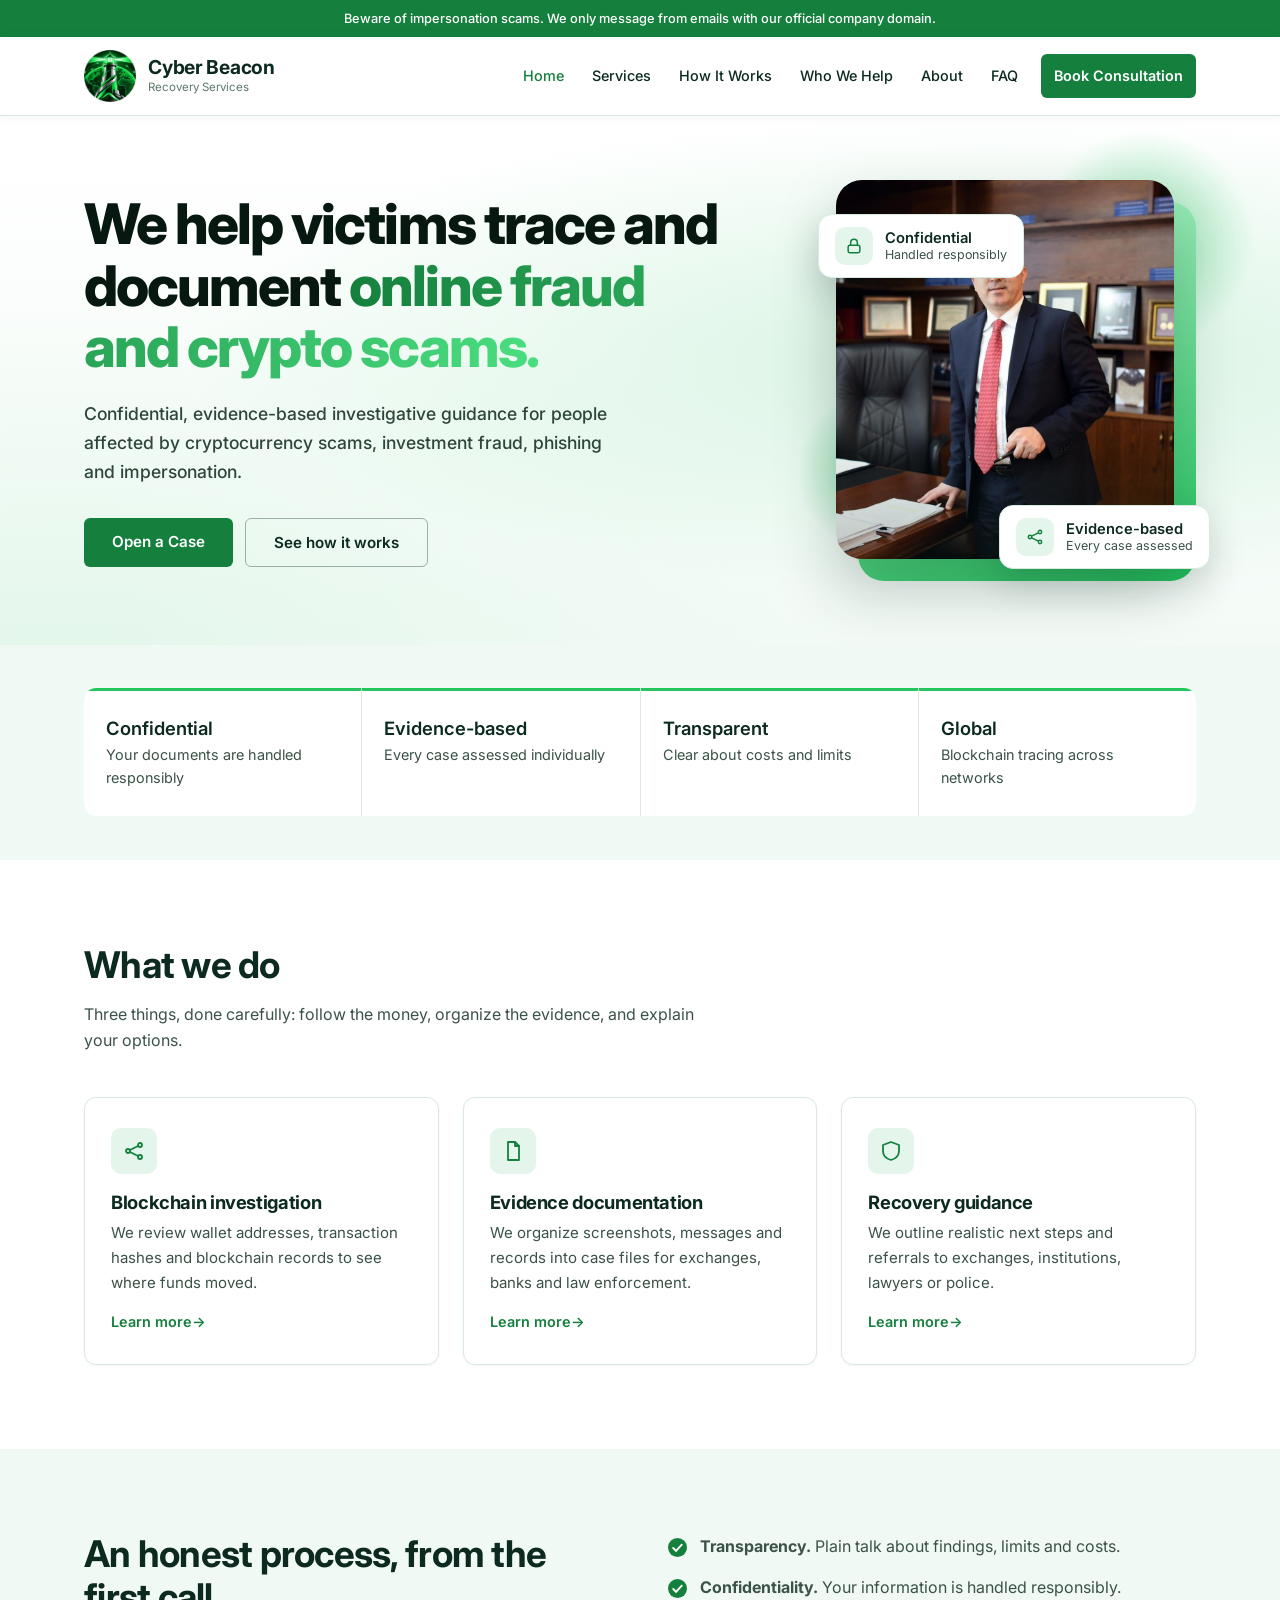
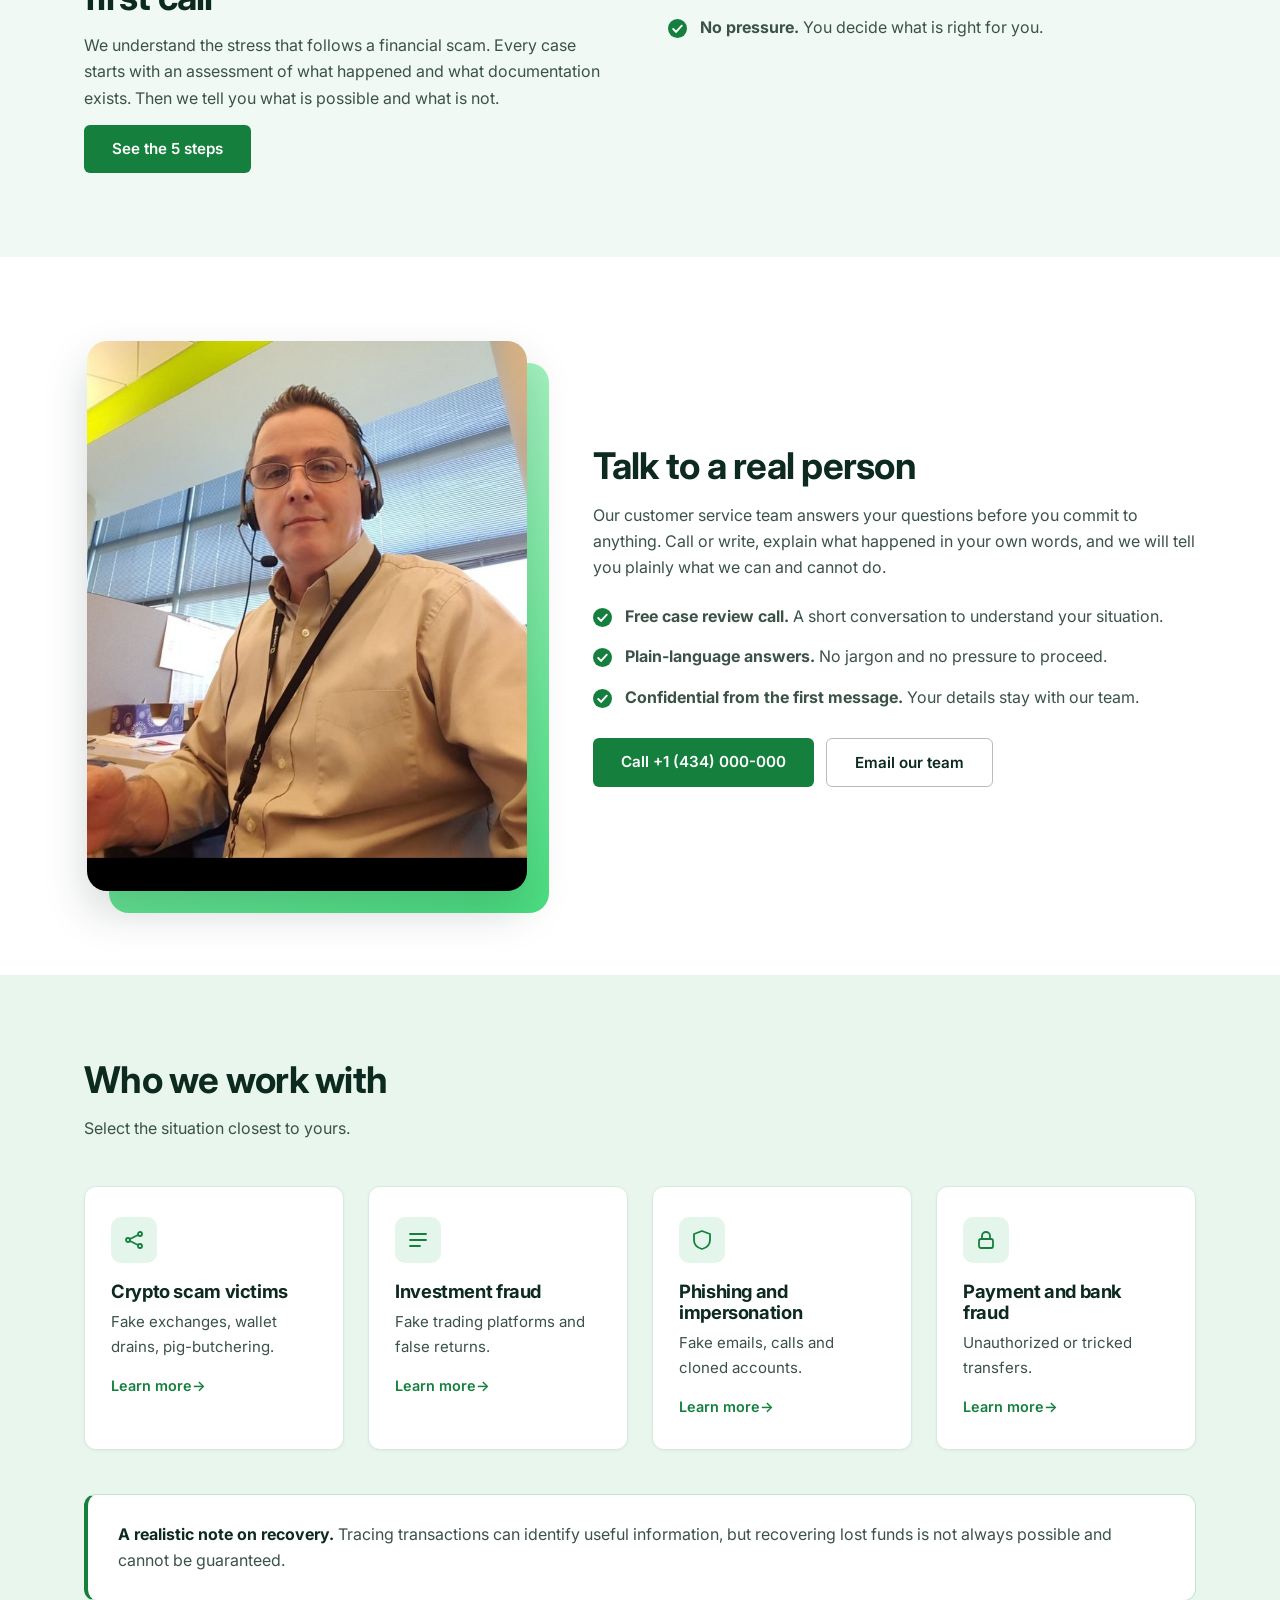
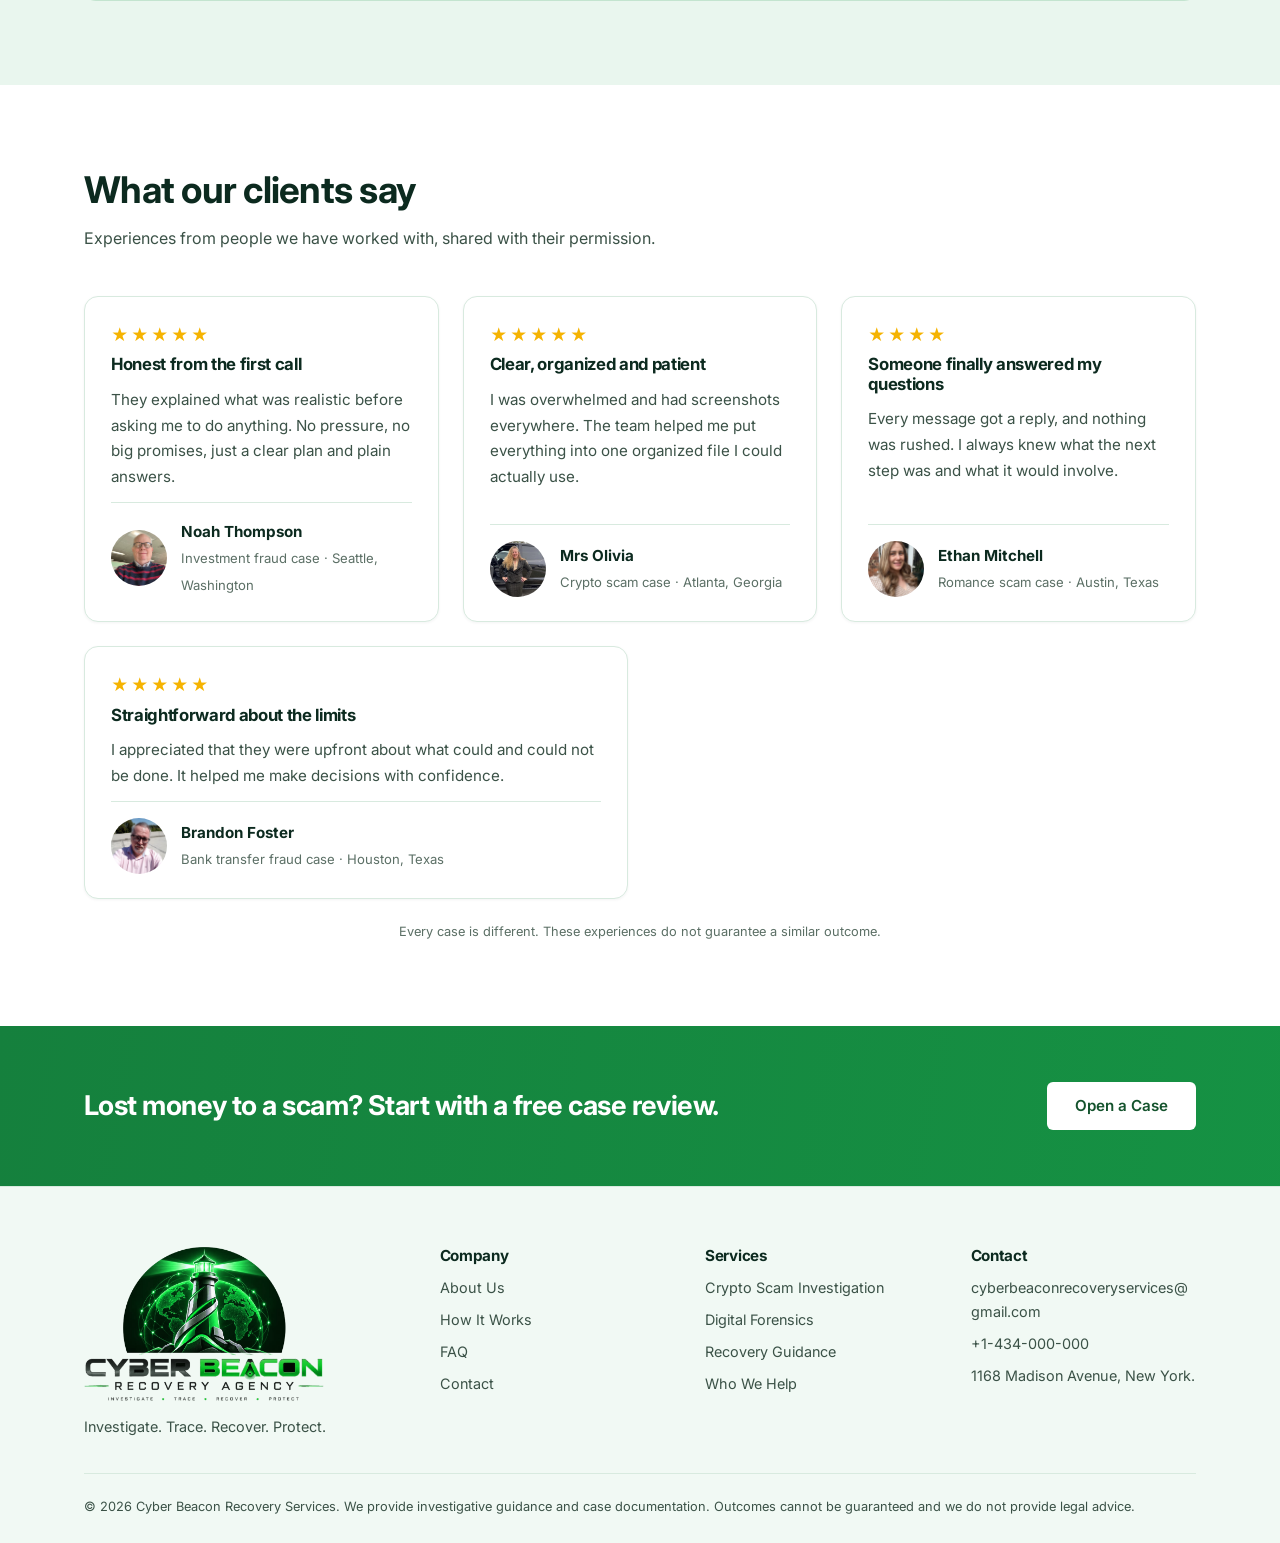
==== commit a2aa2263: "added testimonial and popups" ====
--- a/index.html
+++ b/index.html
@@ -13,14 +13,15 @@
 <a class="card" href="services.html#guidance"><div class="ico"><svg viewBox="0 0 24 24"><path d="M12 3l8 3v6c0 4.500-3.300 7.800-8 9-4.700-1.200-8-4.500-8-9V6l8-3z"/></svg></div><h3>Recovery guidance</h3><p>We outline realistic next steps and referrals to exchanges, institutions, lawyers or police.</p><span class="more">Learn more</span></a></div></div></section>
 <section class="alt"><div class="wrap two"><div><h2>An honest process, from the first call</h2><p>We understand the stress that follows a financial scam. Every case starts with an assessment of what happened and what documentation exists. Then we tell you what is possible and what is not.</p><p style="margin-top:14px"><a class="btn" href="how-it-works.html">See the 5 steps</a></p></div>
 <ul class="checks"><li><b>Transparency.</b> Plain talk about findings, limits and costs.</li><li><b>Confidentiality.</b> Your information is handled responsibly.</li><li><b>No pressure.</b> You decide what is right for you.</li></ul></div></section>
-<section><div class="wrap support"><div class="photo"><img src="images/customer-service.jpg" alt="Customer service specialist wearing a headset at his desk" width="720" height="900" loading="lazy" decoding="async"></div><div><h2>Talk to a real person</h2><p>Our customer service team answers your questions before you commit to anything. Call or write, explain what happened in your own words, and we will tell you plainly what we can and cannot do.</p><ul class="checks"><li><b>Free case review call.</b> A short conversation to understand your situation.</li><li><b>Plain-language answers.</b> No jargon and no pressure to proceed.</li><li><b>Confidential from the first message.</b> Your details stay with our team.</li></ul><div class="acts"><a class="btn" href="tel:+1434000000">Call +1-434-000-000</a><a class="btn ghost" href="mailto:cyberbeaconrecoveryservices@gmail.com?subject=Case%20enquiry%20-%20Cyber%20Beacon%20Recovery%20Services">Email our team</a></div></div></div></section>
+<section><div class="wrap support"><div class="photo"><img src="images/customer-service.jpg" alt="Customer service specialist wearing a headset at his desk" width="720" height="900" loading="lazy" decoding="async"></div><div><h2>Talk to a real person</h2><p>Our customer service team answers your questions before you commit to anything. Call or write, explain what happened in your own words, and we will tell you plainly what we can and cannot do.</p><ul class="checks"><li><b>Free case review call.</b> A short conversation to understand your situation.</li><li><b>Plain-language answers.</b> No jargon and no pressure to proceed.</li><li><b>Confidential from the first message.</b> Your details stay with our team.</li></ul><div class="acts"><a class="btn" href="tel:+1434000000">Call +1 (434) 000-000</a><a class="btn ghost" href="mailto:cyberbeaconrecoveryservices@gmail.com?subject=Case%20enquiry%20-%20Cyber%20Beacon%20Recovery%20Services">Email our team</a></div></div></div></section>
 <section class="dark"><div class="wrap"><h2>Who we work with</h2><p class="lead">Select the situation closest to yours.</p><div class="grid g4">
 <a class="card" href="who-we-help.html#crypto"><div class="ico"><svg viewBox="0 0 24 24"><circle cx="6" cy="12" r="2"/><circle cx="18" cy="6" r="2"/><circle cx="18" cy="18" r="2"/><path d="M8 11l8-4M8 13l8 4"/></svg></div><h3>Crypto scam victims</h3><p>Fake exchanges, wallet drains, pig-butchering.</p><span class="more">Learn more</span></a><a class="card" href="who-we-help.html#investment"><div class="ico"><svg viewBox="0 0 24 24"><path d="M4 6h16M4 12h16M4 18h10"/></svg></div><h3>Investment fraud</h3><p>Fake trading platforms and false returns.</p><span class="more">Learn more</span></a><a class="card" href="who-we-help.html#phishing"><div class="ico"><svg viewBox="0 0 24 24"><path d="M12 3l8 3v6c0 4.500-3.300 7.800-8 9-4.700-1.200-8-4.500-8-9V6l8-3z"/></svg></div><h3>Phishing and impersonation</h3><p>Fake emails, calls and cloned accounts.</p><span class="more">Learn more</span></a><a class="card" href="who-we-help.html#bank"><div class="ico"><svg viewBox="0 0 24 24"><rect x="5" y="11" width="14" height="9" rx="2"/><path d="M8 11V8a4 4 0 018 0v3"/></svg></div><h3>Payment and bank fraud</h3><p>Unauthorized or tricked transfers.</p><span class="more">Learn more</span></a></div>
 <div class="note"><b>A realistic note on recovery.</b> Tracing transactions can identify useful information, but recovering lost funds is not always possible and cannot be guaranteed.</div></div></section>
+<section class="testimonials"><div class="wrap"><h2>What our clients say</h2><p class="lead">Experiences from people we have worked with, shared with their permission.</p><div class="tgrid"><article class="tcard"><div class="stars" role="img" aria-label="5 out of 5 stars">★★★★★</div><h3>Honest from the first call</h3><blockquote>They explained what was realistic before asking me to do anything. No pressure, no big promises, just a clear plan and plain answers.</blockquote><div class="who"><img src="images/james.png" alt="Photo of client (replace with a real photo)" width="56" height="56" loading="lazy"><div><b>Noah Thompson</b><span>Investment fraud case · Seattle, Washington</span></div></div></article><article class="tcard"><div class="stars" role="img" aria-label="5 out of 5 stars">★★★★★</div><h3>Clear, organized and patient</h3><blockquote>I was overwhelmed and had screenshots everywhere. The team helped me put everything into one organized file I could actually use.</blockquote><div class="who"><img src="images/priya.png" alt="Priya" width="56" height="56" loading="lazy"><div><b>Mrs Olivia</b><span>Crypto scam case · Atlanta, Georgia</span></div></div></article><article class="tcard"><div class="stars" role="img" aria-label="5 out of 5 stars">★★★★</div><h3>Someone finally answered my questions</h3><blockquote>Every message got a reply, and nothing was rushed. I always knew what the next step was and what it would involve.</blockquote><div class="who"><img src="images/sarah.png" alt="Ethan Mitchell" width="56" height="56" loading="lazy"><div><b>Ethan Mitchell</b><span>Romance scam case · Austin, Texas</span></div></div></article><article class="tcard"><div class="stars" role="img" aria-label="5 out of 5 stars">★★★★★</div><h3>Straightforward about the limits</h3><blockquote>I appreciated that they were upfront about what could and could not be done. It helped me make decisions with confidence.</blockquote><div class="who"><img src="images/john.png" alt="Profile picture" width="56" height="56" loading="lazy"><div><b>Brandon Foster</b><span>Bank transfer fraud case · Houston, Texas</span></div></div></article></div><p class="fine tnote">Every case is different. These experiences do not guarantee a similar outcome.</p></div></section>
 <div class="cta-band"><div class="wrap"><h2>Lost money to a scam? Start with a free case review.</h2><a class="btn" href="contact.html">Open a Case</a></div></div></main>
 <footer><div class="wrap"><div class="ft"><div><img src="images/logo-full.png" alt="Cyber Beacon Recovery Agency"><p>Investigate. Trace. Recover. Protect.</p></div>
 <div><h3>Company</h3><ul><li><a href="about.html">About Us</a></li><li><a href="how-it-works.html">How It Works</a></li><li><a href="faq.html">FAQ</a></li><li><a href="contact.html">Contact</a></li></ul></div>
 <div><h3>Services</h3><ul><li><a href="services.html#crypto">Crypto Scam Investigation</a></li><li><a href="services.html#forensics">Digital Forensics</a></li><li><a href="services.html#guidance">Recovery Guidance</a></li><li><a href="who-we-help.html">Who We Help</a></li></ul></div>
 <div><h3>Contact</h3><ul><li><a href="mailto:cyberbeaconrecoveryservices@gmail.com">cyberbeaconrecoveryservices@gmail.com</a></li><li>+1-434-000-000</li><li>1168 Madison Avenue, New York.</li></ul></div></div>
 <p class="bot">&copy; <span id="yr"></span> Cyber Beacon Recovery Services. We provide investigative guidance and case documentation. Outcomes cannot be guaranteed and we do not provide legal advice.</p></div></footer>
-<script src="site.js"></script></body></html>+<script src="site.js"></script><script src="popups.js" defer></script></body></html>
--- a/style.css
+++ b/style.css
@@ -259,4 +259,121 @@
 .ft img{width:clamp(180px,64vw,240px)}
 .ft a{display:inline-block;padding:5px 0}
 .ft ul{gap:4px}
-}+}
+
+/* ===== Case form + privacy page ===== */
+form#form{gap:30px;padding:clamp(20px,4vw,34px)}
+.sec,.group{border:0;padding:0;margin:0;min-width:0;display:grid;gap:16px}
+.sec>legend{float:left;width:100%;display:flex;align-items:center;gap:12px;font:700 1.15rem "Inter",sans-serif;color:var(--ink);padding-bottom:14px;margin-bottom:2px;border-bottom:1px solid var(--line)}
+.sec>legend+*{clear:both}
+.sec>legend i{width:30px;height:30px;border-radius:50%;background:var(--g2);color:#fff;font:700 .9rem "Inter",sans-serif;font-style:normal;display:grid;place-items:center;flex:none}
+.group>legend,label>span:first-child{font-weight:600;font-size:.88rem;color:var(--ink);padding:0}
+.group>legend{margin-bottom:2px}
+.req::after{content:" *";color:#b42318}
+.hint{font-weight:400;font-size:.8rem;color:#5b6f65;line-height:1.45;margin:0}
+.opts{display:grid;grid-template-columns:repeat(2,1fr);gap:10px}.opts.one{grid-template-columns:1fr}
+label.opt{display:flex;align-items:flex-start;gap:11px;padding:13px 14px;min-height:48px;border:1.5px solid var(--line);border-radius:10px;background:#fff;cursor:pointer;font-weight:500;font-size:.92rem;line-height:1.45;color:var(--ink);transition:border-color .15s,background .15s}
+label.opt:hover{border-color:#8fd3a8}
+label.opt:has(input:checked){border-color:var(--g2);background:#f1f9f4}
+label.opt:has(input:focus-visible){outline:3px solid var(--g);outline-offset:2px}
+label.opt a{color:var(--g2);text-decoration:underline}
+input[type=checkbox],input[type=radio]{width:20px;height:20px;padding:0;margin:1px 0 0;border:0;box-shadow:none;flex:none;accent-color:var(--g2);cursor:pointer}
+input[type=date]{min-height:48px;background:#fff}
+.group.bad .opt{border-color:#e5a39c}
+label.bad>span:first-child,.group.bad>legend{color:#b42318}
+.contact{align-items:start}
+.side .next{padding-left:20px;display:grid;gap:6px}
+.prose h2{font-size:1.3rem;margin:34px 0 10px}.prose h2:first-child{margin-top:0}
+.prose p{margin-bottom:12px}.prose ul{padding-left:22px;margin:8px 0 16px}.prose li{margin-bottom:6px}.prose a{color:var(--g2);text-decoration:underline}
+textarea{min-height:140px}
+@media(min-width:861px){.side{position:sticky;top:112px}}
+@media(max-width:700px){.opts{grid-template-columns:1fr}}
+@media(max-width:560px){form#form .btn{width:100%}}
+
+
+/* File upload */
+#files{display:grid;gap:10px}
+.file-row{display:flex;gap:8px;align-items:center}
+.file-row input{flex:1;min-width:0;padding:9px 10px;font-size:.9rem;background:#fff}
+input[type=file]::file-selector-button{margin-right:12px;padding:9px 14px;border:0;border-radius:6px;background:var(--g2);color:#fff;font:600 .85rem "Inter",sans-serif;cursor:pointer}
+.rm{flex:none;width:44px;height:44px;border:1.5px solid var(--line);border-radius:8px;background:#fff;color:#5b6f65;font-size:1.4rem;line-height:1;cursor:pointer}
+.rm:hover{border-color:#b42318;color:#b42318}
+#add-file{justify-self:start;min-height:44px;padding:10px 18px;font-size:.88rem}
+
+
+/* ===== Form polish (fewer boxes, cleaner mobile) ===== */
+input,select{min-height:48px}
+select{appearance:none;-webkit-appearance:none;padding-right:42px;background:#fff url("data:image/svg+xml,%3Csvg xmlns='http://www.w3.org/2000/svg' width='14' height='9' viewBox='0 0 14 9'%3E%3Cpath d='M1 1.500l6 6 6-6' fill='none' stroke='%2315803d' stroke-width='2' stroke-linecap='round' stroke-linejoin='round'/%3E%3C/svg%3E") no-repeat right 16px center}
+input[type=date]{appearance:none;-webkit-appearance:none;display:block;width:100%;min-width:0;text-align:left}
+.lab{font-weight:600;font-size:.88rem;color:var(--ink)}
+.opts.plain{gap:2px}
+.opts.plain .opt{border:0;background:transparent;padding:8px 2px;min-height:44px;border-radius:6px}
+.opts.plain .opt:has(input:checked){background:transparent}
+.opts.plain .opt:hover{background:#f1f9f4}
+.ackbox{background:#f6fbf8;border:1px solid var(--line);border-radius:12px;padding:8px 14px}
+.opts.seg{grid-template-columns:repeat(2,minmax(0,150px))}
+details.pick{margin:0;border-radius:10px}
+details.pick summary{font:500 .95rem "Inter",sans-serif;color:var(--tx);padding:13px 16px;min-height:48px;align-items:center}
+details.pick[open] summary{border-bottom:1px solid var(--line);color:var(--ink)}
+details.pick .opts{padding:8px 12px 10px}
+@media(max-width:860px){.side{order:2}}
+@media(max-width:560px){
+.page{padding:40px 0 30px}
+.page p{font-size:.95rem}
+section.alt{padding:28px 0 44px}
+form#form{padding:18px 16px;gap:26px;border-radius:14px}
+.sec,.group{gap:14px}
+.sec>legend{font-size:1.05rem}
+label.opt{padding:12px;font-size:.9rem}
+.opts.seg{grid-template-columns:1fr 1fr}
+.ackbox{padding:6px 10px}
+.file-row input{font-size:.85rem}
+.side h2{font-size:1.35rem}
+}
+
+
+input[type=checkbox],input[type=radio]{min-height:0}
+@media(max-width:560px){.row.amt{grid-template-columns:1.5fr 1fr}}
+
+
+.row>label,form label{align-content:start}
+
+
+/* ===== Testimonials ===== */
+.testimonials{background:#fff}
+.tgrid{display:grid;grid-template-columns:repeat(6,1fr);gap:24px}
+.tcard{grid-column:span 2;position:relative;background:#fff;border:1px solid var(--line);border-radius:14px;padding:30px 26px 24px;display:flex;flex-direction:column;gap:12px;box-shadow:0 1px 3px rgba(12,42,31,.05)}
+.tcard:nth-child(n+4){grid-column:span 3}
+.tcard h3{font-size:1.05rem}
+.tcard blockquote{font-size:.95rem;line-height:1.7;flex:1}
+.stars{color:#f5b301;letter-spacing:3px;font-size:1.05rem;line-height:1}
+.who{display:flex;align-items:center;gap:14px;padding-top:16px;border-top:1px solid var(--line)}
+.who img{width:56px;height:56px;border-radius:50%;object-fit:cover;flex:none;background:var(--mint)}
+.who b{display:block;color:var(--ink);font-size:.95rem}.who span{font-size:.82rem;color:#5b6f65}
+.tag{position:absolute;top:-11px;left:20px;background:#fff7e0;color:#8a5a00;border:1px solid #f0d58a;border-radius:999px;font-size:.7rem;font-weight:700;padding:3px 10px;letter-spacing:.02em}
+.tnote{margin-top:22px;text-align:center}
+@media(max-width:860px){.tgrid{grid-template-columns:repeat(2,1fr)}.tcard,.tcard:nth-child(n+4){grid-column:span 1}.tcard:nth-child(5){grid-column:1/-1}}
+@media(max-width:700px){
+.tgrid{display:flex;overflow-x:auto;scroll-snap-type:x mandatory;gap:14px;margin:0 -18px;padding:14px 18px 12px;scrollbar-width:thin;-webkit-overflow-scrolling:touch}
+.tcard,.tcard:nth-child(n+4),.tcard:nth-child(5){flex:0 0 86%;scroll-snap-align:center}
+}
+
+/* ===== Notification pop-ups ===== */
+.toast{position:fixed;left:max(16px,env(safe-area-inset-left));bottom:max(16px,env(safe-area-inset-bottom));z-index:60;width:min(360px,calc(100vw - 32px));display:flex;gap:12px;align-items:flex-start;background:#fff;border:1px solid var(--line);border-left:4px solid var(--g2);border-radius:12px;padding:14px 8px 14px 14px;box-shadow:0 18px 40px rgba(12,42,31,.2);opacity:0;transform:translateY(16px);transition:opacity .35s,transform .35s;pointer-events:none}
+.toast.in{opacity:1;transform:none;pointer-events:auto}
+.toast-ic{flex:none;width:38px;height:38px;border-radius:50%;background:#e4f5eb;display:grid;place-items:center}
+.toast-ic svg{width:20px;height:20px;stroke:var(--g2);fill:none;stroke-width:2;stroke-linecap:round;stroke-linejoin:round}
+.toast-tx{flex:1;min-width:0;font-size:.86rem;line-height:1.45;color:var(--tx)}
+.toast-tx b{display:block;color:var(--ink);font-size:.92rem}
+.toast-tx a{display:inline-block;margin-top:4px;color:var(--g2);font-weight:600;text-decoration:underline}
+.toast-x{flex:none;width:36px;height:36px;border:0;background:none;border-radius:8px;font-size:1.3rem;line-height:1;color:#5b6f65;cursor:pointer}
+.toast-x:hover{background:#f1f9f4;color:var(--ink)}
+@media(max-width:560px){.toast{bottom:max(84px,env(safe-area-inset-bottom))}}
+@media(prefers-reduced-motion:reduce){.toast{transition:none;transform:none}}
+
+
+.toast-demo{display:inline-block;margin-bottom:5px;background:#fff7e0;color:#8a5a00;border:1px solid #f0d58a;border-radius:999px;font-size:.68rem;font-weight:700;padding:2px 9px}
+[hidden]{display:none!important}
+
+/* Keep focused/anchored fields clear of the sticky header */
+html{scroll-padding-top:96px}
